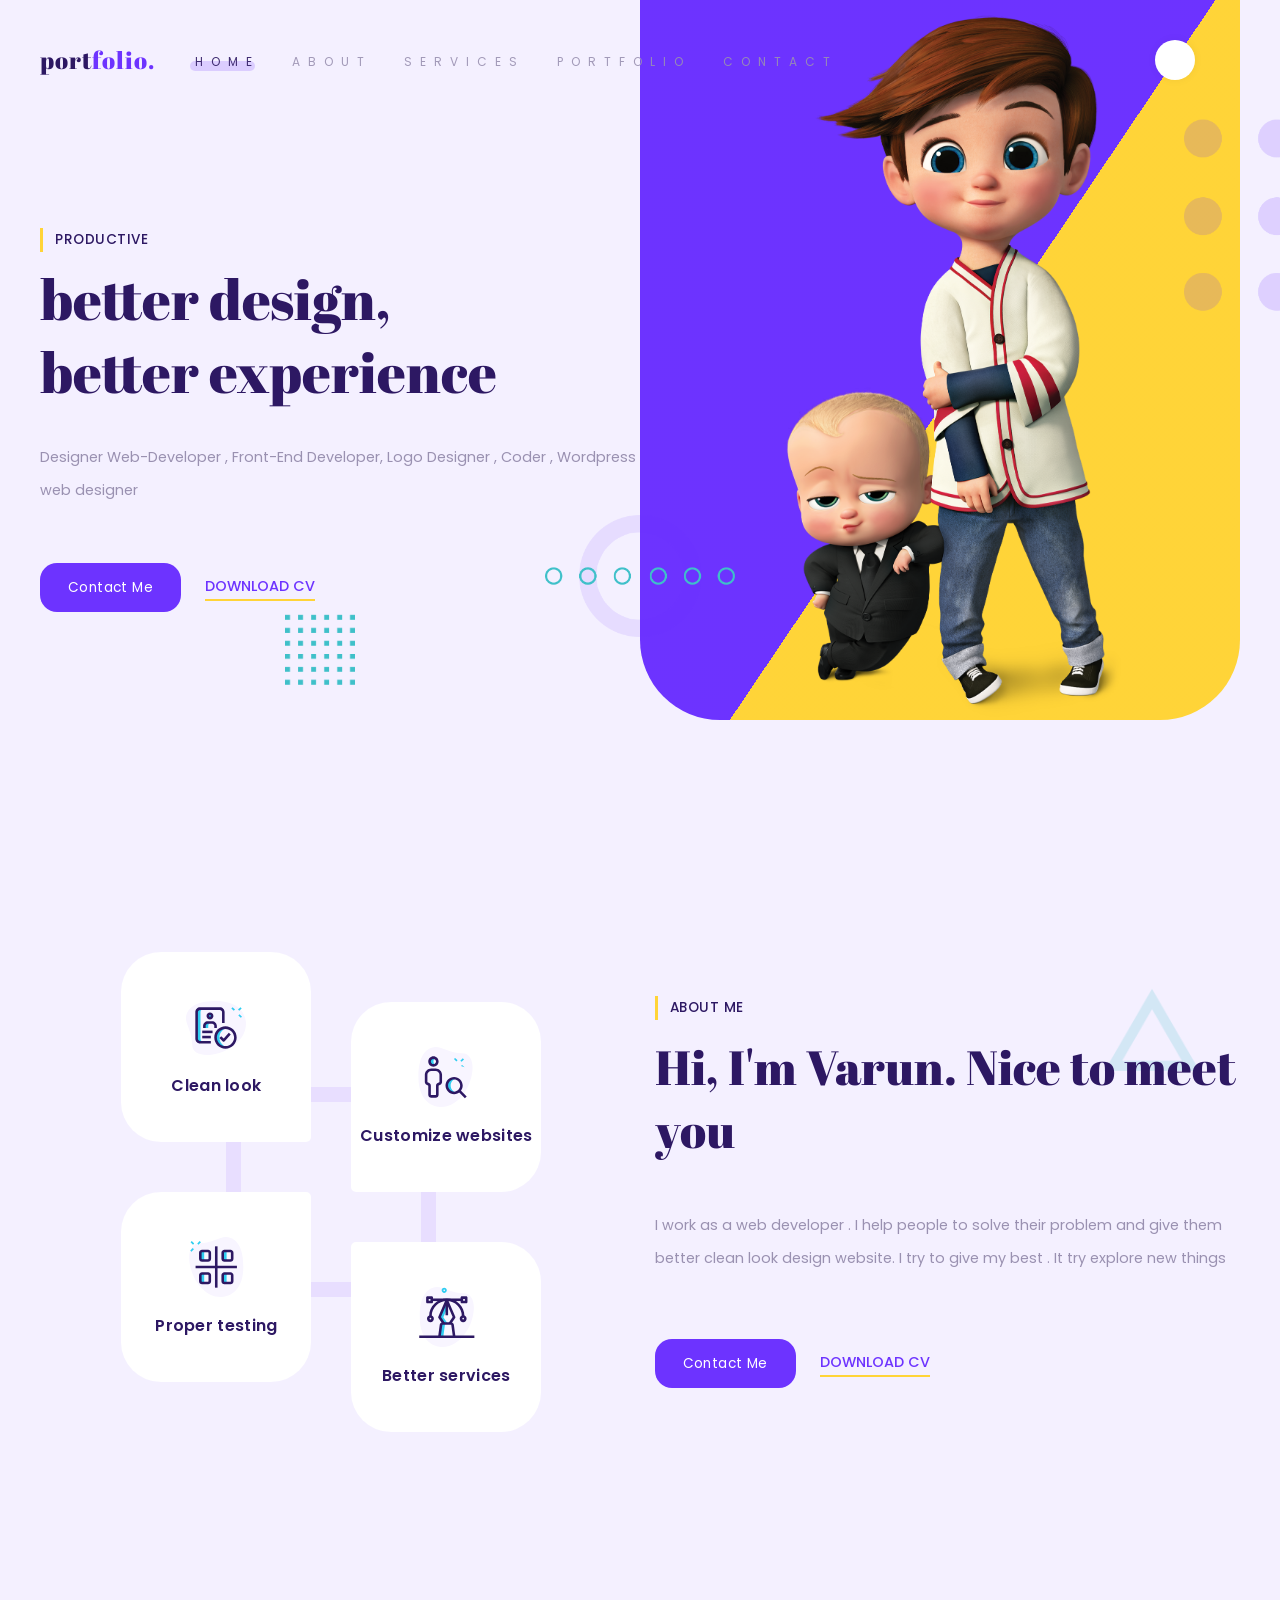
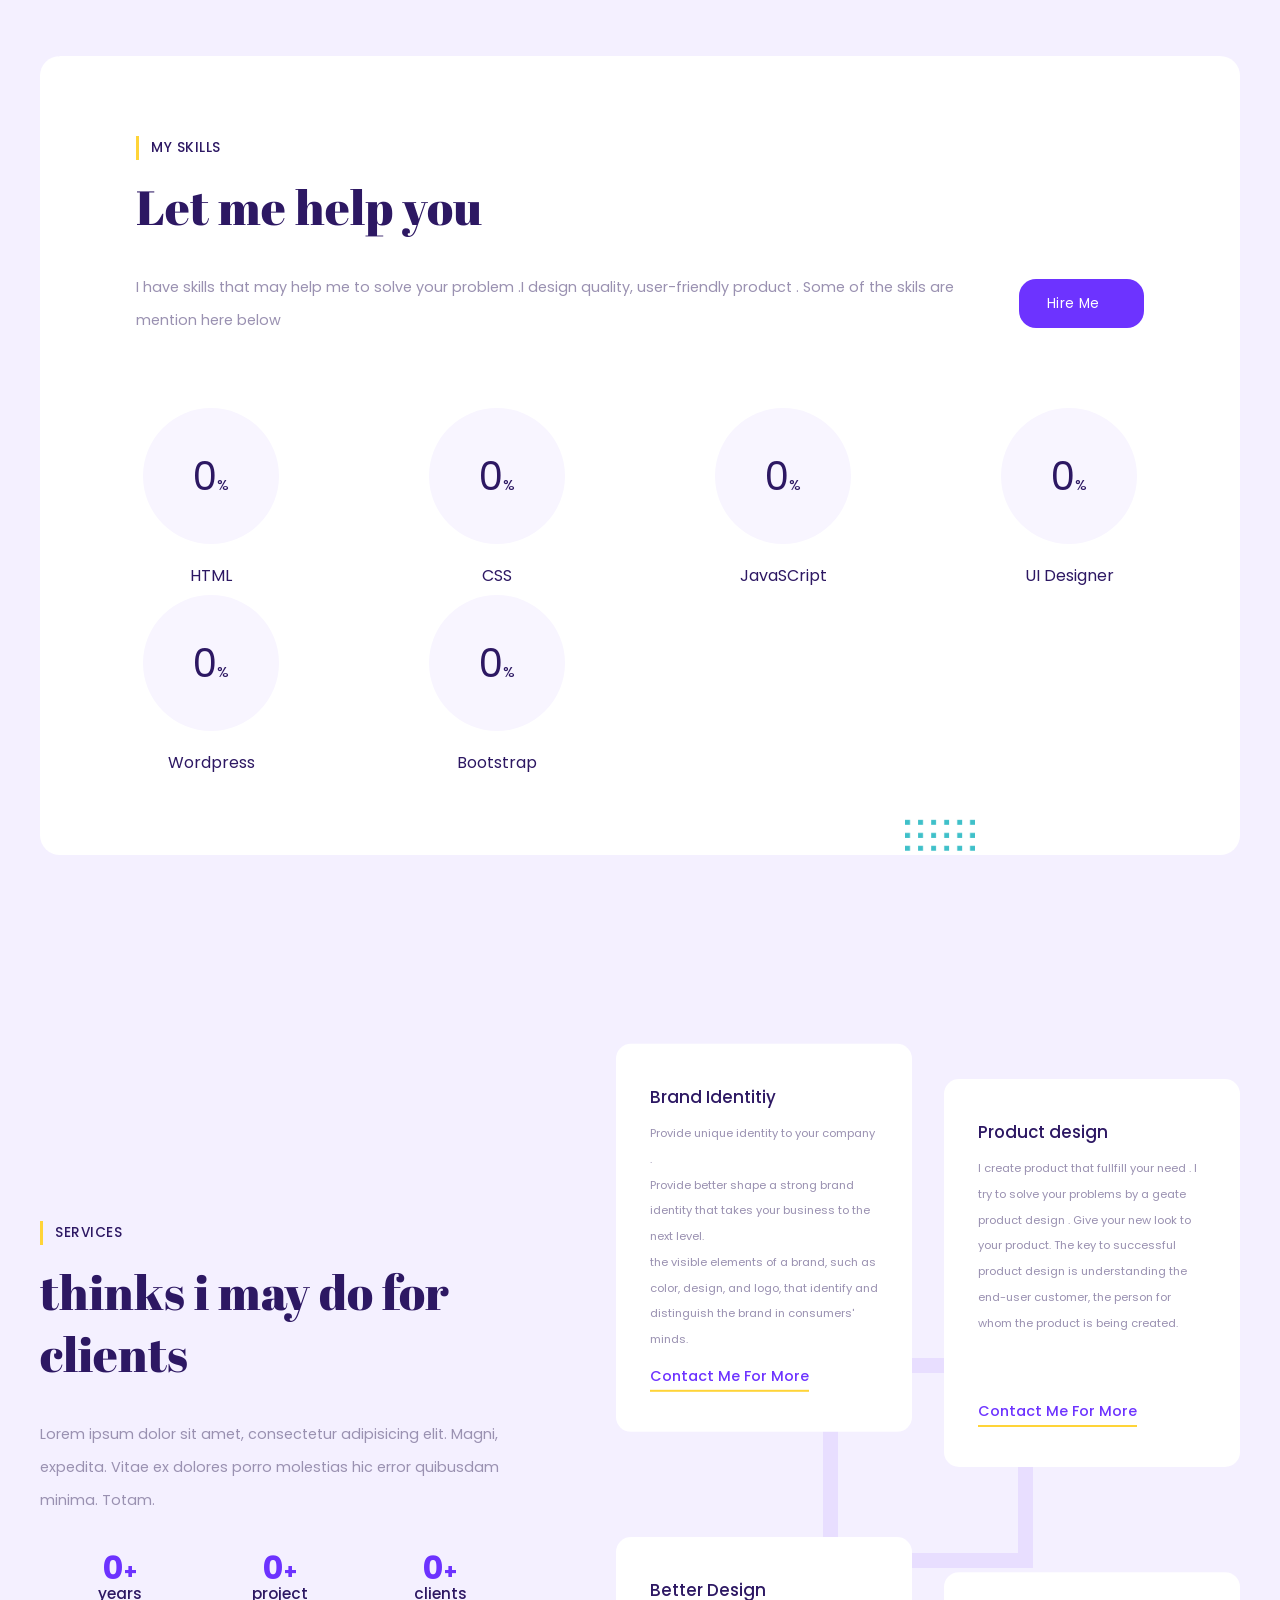
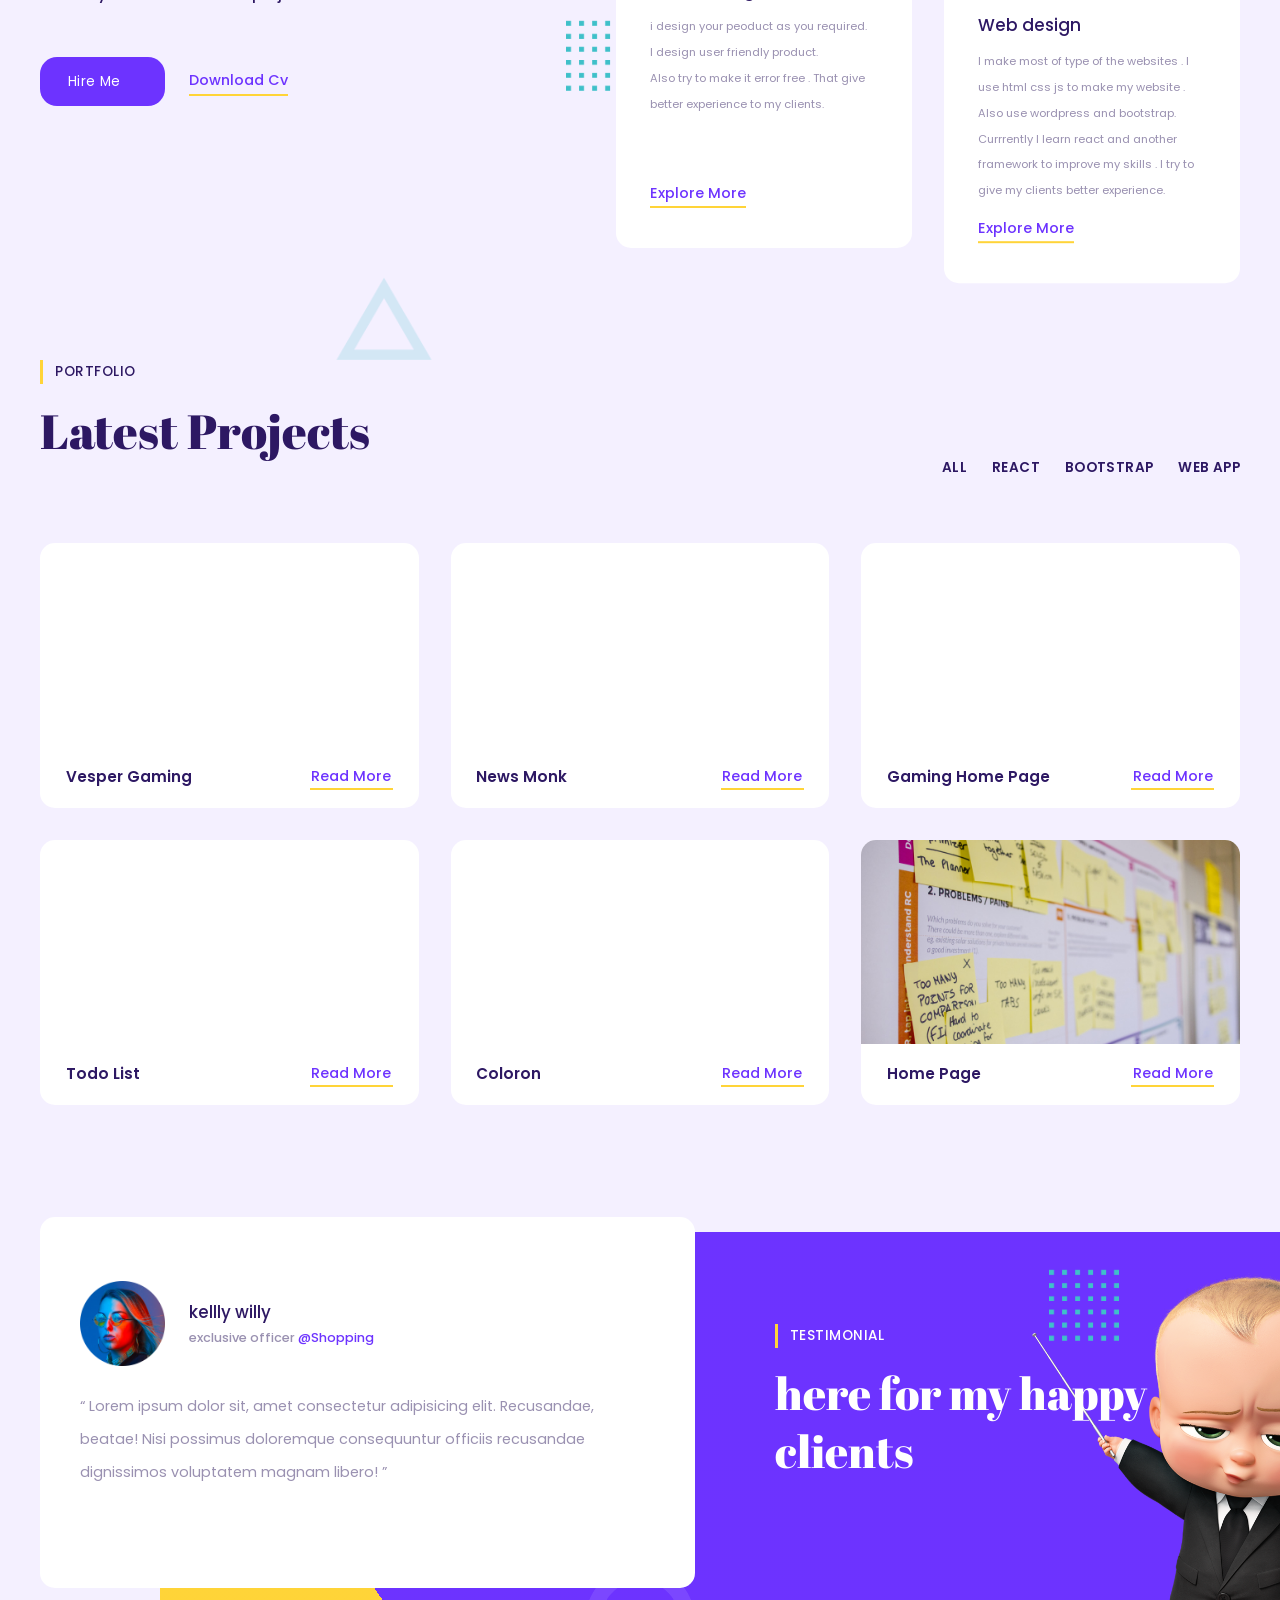
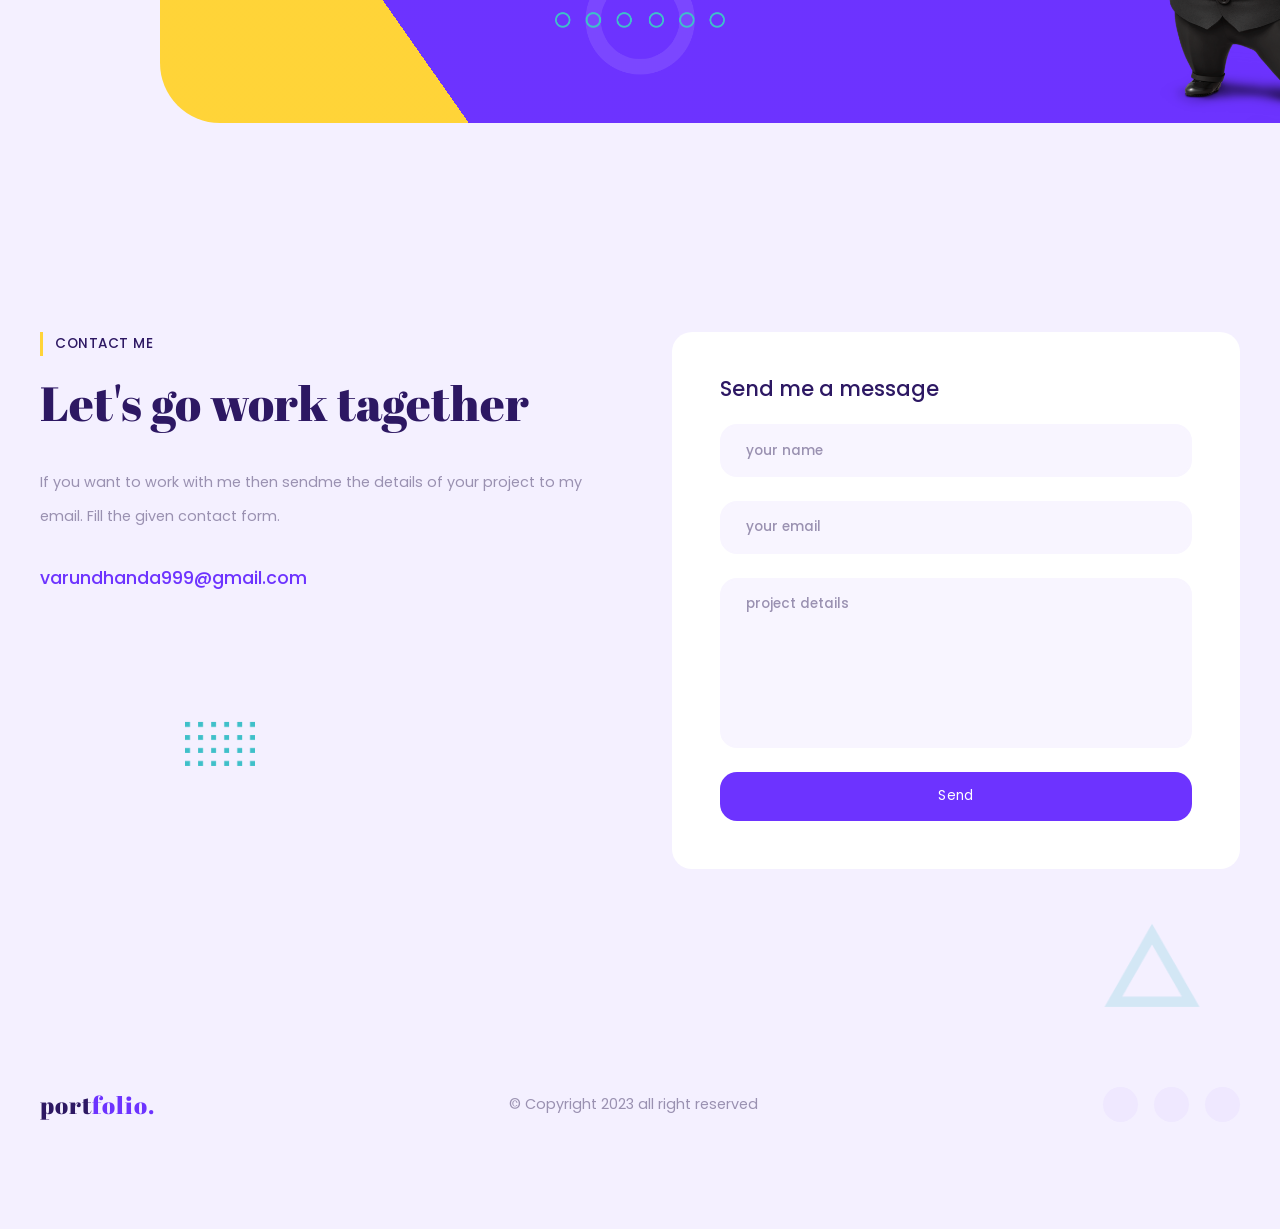
==== index.html @ b9ece37b "Refactor code structure for improved readability and maintainability" ====
<!DOCTYPE html>
<html lang="en">

<head>
  <meta charset="UTF-8">
  <meta http-equiv="X-UA-Compatible" content="IE=edge">
  <meta name="viewport" content="width=device-width, initial-scale=1.0">
  <title>Varun Portfolio Website</title>

  <!-- --------- Scroll Reveal Library --------- -->
  <script src="https://unpkg.com/scrollreveal"></script>

  <!-- --------- Swiper Library --------- -->
  <link rel="stylesheet" href="https://unpkg.com/swiper@8/swiper-bundle.min.css" />

  <!-- --------- Unicons Icons --------- -->
  <link rel="stylesheet" href="https://unicons.iconscout.com/release/v4.0.0/css/line.css">

  <!-- --------- CSS Files --------- -->
  <link rel="stylesheet" href="./css/style.css">
</head>

<body>
  <div class="overlay"></div>
  <header>
    <!-- --------- Navbar --------- -->
    <nav class="container">
      <a href="#" class="logo">port<span>folio.</span></a>
      <div class="links">
        <ul>
          <li>
            <a href="#home" class="nav-link">Home</a>
          </li>
          <li>
            <a href="#about" class="nav-link">About</a>
          </li>
          <li>
            <a href="#services" class="nav-link">Services</a>
          </li>
          <li>
            <a href="#portfolio" class="nav-link">Portfolio</a>
          </li>
          <li>
            <a href="#contact" class="nav-link">Contact</a>
          </li>
        </ul>
        <i class="uil uil-moon toggle-btn"></i>
      </div>
      <div class="hamburger">
        <div class="bar"></div>
        <div class="bar"></div>
   
      </div>
    </nav>

  </header>

  <main>
    <section class="showcase-area" id="home">
      <img src="assets/square1.png" alt="" class="shape square">
      <div class="container">
        <div class="showcase-info">
          <h3 class="sub-heading">productive</h3>
          <h1 class="heading">better design, <br> better experience</h1>
          <p class="text">Designer Web-Developer , Front-End Developer, Logo Designer , Coder , Wordpress web designer</p>
          <div class="cta">
            <a href="mailto:varundhanda999@gmailcom" class="btn">Contact me</a>
            <a href="./assets/resume.pdf" target="_blank"  class="btn secondary-btn">DOWNLOAD CV</a>
          </div>
        </div>
        <div class="showcase-image">
          <img src="assets/person1.png" class="person" alt="no image">
          <img src="assets/circle1.png" alt="" class="shape circle">
          <img src="assets/dots.png" alt="" class="shape dots">
        </div>
      </div>
    </section>

    <section class="about section" id="about">
      <img src="assets/triangle.png" alt="" class="shape triangle">
      <div class="container">
        <div class="about-grid">
          <div class="about-card">
            <svg class="icon" xmlns="http://www.w3.org/2000/svg" xmlns:xlink="http://www.w3.org/1999/xlink"
              id="_x31__x2C_5" x="0px" y="0px" viewBox="0 0 512 512" style="enable-background:new 0 0 512 512;"
              xml:space="preserve">
              <g>
                <path class="st0"
                  d="M52.67,406.12C52.67,304.44,0,234.62,0,185.63S28.16,33.74,253.55,33.74S512,172.16,512,226.05   C512.01,478.39,52.67,586.18,52.67,406.12z">
                </path>
              </g>
              <g>
                <g>
                  <path class="st1" d="M386.86,97.32l10.39-10.39l20.78,20.78l-10.39,10.39L386.86,97.32z"></path>
                </g>
                <g>
                  <path class="st1" d="M446.62,157.09l10.39-10.39l20.78,20.78l-10.39,10.39L446.62,157.09z"></path>
                </g>
                <g>
                  <path class="st1" d="M444.02,107.72l20.78-20.78l10.4,10.39l-20.78,20.78L444.02,107.72z"></path>
                </g>
              </g>
              <g>
                <path class="st0"
                  d="M289.47,385.93H120.03c-16.17,0-29.4-13.23-29.4-29.4V128.7c0-16.17,13.23-29.4,29.4-29.4h169.04   c16.17,0,29.4,13.23,29.4,29.4l0.4,227.79C318.88,372.73,305.71,385.93,289.47,385.93z">
                </path>
              </g>
              <g>
                <circle class="st0" cx="204.55" cy="161.77" r="18.37"></circle>
              </g>
              <g>
                <path class="st0"
                  d="M252.33,264.67V246.3c0-16.24-13.16-29.4-29.4-29.4h-36.75c-16.24,0-29.4,13.16-29.4,29.4v18.37H252.33z">
                </path>
              </g>
              <g>
                <circle class="st0" cx="336.85" cy="345.51" r="84.52"></circle>
              </g>
              <g>
                <path class="st1"
                  d="M123.71,356.54V128.7c0-16.17,13.23-29.4,29.4-29.4h-33.07c-16.17,0-29.4,13.23-29.4,29.4v227.84   c0,16.17,13.23,29.4,29.4,29.4h33.07C136.94,385.93,123.71,372.7,123.71,356.54z">
                </path>
              </g>
              <g>
                <path class="st1"
                  d="M219.25,161.77c0-2.79,0.72-5.37,1.84-7.73c-2.94-6.25-9.19-10.64-16.54-10.64   c-10.14,0-18.37,8.23-18.37,18.37s8.23,18.37,18.37,18.37c7.35,0,13.6-4.4,16.54-10.64C219.97,167.14,219.25,164.56,219.25,161.77z   ">
                </path>
              </g>
              <g>
                <path class="st1"
                  d="M219.25,216.89h-33.07c-16.24,0-29.4,13.16-29.4,29.4v18.37h33.07v-18.37   C189.85,230.05,203.01,216.89,219.25,216.89z">
                </path>
              </g>
              <g>
                <path class="st1"
                  d="M285.4,345.51c0-41.01,29.22-75.19,67.98-82.87c-5.35-1.06-10.88-1.65-16.54-1.65   c-46.68,0-84.52,37.84-84.52,84.52s37.84,84.52,84.52,84.52c5.66,0,11.19-0.57,16.54-1.65C314.62,420.7,285.4,386.52,285.4,345.51z   ">
                </path>
              </g>
              <g>
                <path class="st2" d="M138.41,286.71h88.19v22.05h-88.19V286.71z"></path>
              </g>
              <g>
                <path class="st2" d="M138.41,330.81h73.5v22.05h-73.5todos list.jpg30.81z"></path>
              </g>
              <g>
                <path class="st2"
                  d="M204.55,191.17c-16.21,0-29.4-13.19-29.4-29.4s13.19-29.4,29.4-29.4s29.4,13.19,29.4,29.4   S220.77,191.17,204.55,191.17z M204.55,154.42c-4.06,0-7.35,3.29-7.35,7.35s3.29,7.35,7.35,7.35s7.35-3.29,7.35-7.35   S208.61,154.42,204.55,154.42z">
                </path>
              </g>
              <g>
                <path class="st2"
                  d="M263.35,264.67H241.3V246.3c0-10.13-8.25-18.37-18.37-18.37h-36.75c-10.13,0-18.37,8.25-18.37,18.37v18.37   h-22.05V246.3c0-22.3,18.12-40.42,40.42-40.42h36.75c22.3,0,40.42,18.12,40.42,40.42V264.67z">
                </path>
              </g>
              <g>
                <path class="st2"
                  d="M211.9,396.96h-91.87c-22.3,0-40.42-18.12-40.42-40.42V128.7c0-22.3,18.12-40.42,40.42-40.42h169.04   c22.3,0,40.42,18.12,40.42,40.42v92.75h-22.05V128.7c0-10.13-8.25-18.37-18.37-18.37H120.03c-10.13,0-18.37,8.25-18.37,18.37   v227.84c0,10.13,8.25,18.37,18.37,18.37h91.87V396.96z">
                </path>
              </g>
              <g>
                <path class="st2"
                  d="M336.85,441.06c-52.68,0-95.54-42.86-95.54-95.54s42.86-95.54,95.54-95.54s95.54,42.86,95.54,95.54   S389.53,441.06,336.85,441.06z M336.85,272.02c-40.53,0-73.5,32.97-73.5,73.5s32.97,73.5,73.5,73.5s73.5-32.97,73.5-73.5   S377.37,272.02,336.85,272.02z">
                </path>
              </g>
              <g>
                <path class="st2"
                  d="M322.15,382.26c-2.93,0-5.73-1.16-7.79-3.23l-29.4-29.4l15.6-15.6l21.06,21.06l43.69-49.92l16.6,14.51   l-51.45,58.8c-2.01,2.29-4.88,3.66-7.94,3.76C322.4,382.26,322.26,382.26,322.15,382.26z">
                </path>
              </g>
            </svg>
            <h3>Clean look</h3>
          </div>
          <div class="about-card">
            <svg class="icon" xmlns="http://www.w3.org/2000/svg" xmlns:xlink="http://www.w3.org/1999/xlink"
              id="_x31__x2C_5" x="0px" y="0px" viewBox="0 0 512 512" style="enable-background:new 0 0 512 512;"
              xml:space="preserve">
              <g>
                <path class="st0"
                  d="M393.13,52.67C291.46,52.67,221.63,0,172.64,0S20.76,28.16,20.76,253.55S159.18,512,213.06,512   C465.4,512.01,573.19,52.67,393.13,52.67z">
                </path>
              </g>
              <g>
                <g>
                  <path class="st1" d="M378.33,116.35l20.78-20.78l10.39,10.39l-20.78,20.78L378.33,116.35z"></path>
                </g>
                <g>
                  <path class="st1" d="M383.47,163.05l10.39-10.39l20.78,20.78l-10.39,10.  39L383.47,163.05z"></path>
                </g>
                <g>
                  <path class="st1" d="M323.72,103.3l10.39-10.39l20.78,20.78l-10.39,10.39L323.72,103.3z"></path>
                </g>
              </g>
              <g>
                <circle class="st0" cx="148.79" cy="123.71" r="33.07"></circle>
              </g>
              <g>
                <path class="st0"
                  d="M211.26,237.63c0-24.36-19.74-44.1-44.1-44.1h-36.75c-24.36,0-44.1,19.74-44.1,44.1v60.74   c0,5.57,3.15,10.66,8.13,13.14l13.14,6.57c4.98,2.48,8.13,7.58,8.13,13.14v75.44c0,8.11,6.59,14.7,14.7,14.7h36.75   c8.11,0,14.7-6.59,14.7-14.7v-75.44c0-5.57,3.15-10.66,8.13-13.14l13.14-6.57c4.98-2.48,8.13-7.58,8.13-13.14V237.63z">
                </path>
              </g>
              <g>
                <circle class="st0" cx="325.17" cy="329.5" r="62.47"></circle>
              </g>
              <g>
                <path class="st1"
                  d="M148.79,123.71c0-12.21,6.69-22.75,16.54-28.49c-4.88-2.84-10.48-4.59-16.54-4.59   c-18.27,0-33.07,14.8-33.07,33.07s14.8,33.07,33.07,33.07c6.06,0,11.66-1.75,16.54-4.59C155.47,146.46,148.79,135.92,148.79,123.71   z">
                </path>
              </g>
              <g>
                <path class="st1"
                  d="M148.79,406.67v-75.44c0-5.57-3.15-10.66-8.13-13. 14l-13.14-6.57c-4.98-2.5-8.13-7.58-8.13-13.16v-60.74   c0-24.36,19.74-44.1,44.1-44.1h-33.07c-24.36,0-44.1,19.74-44.1,44.1v60.74c0,5.57,3.15,10.66,8.13,13.14l13.14,6.57   c4.98,2.48,8.13,7.58,8.13,13.14v75.44c0,8.11,6.59,14.7,14.7,14.7h33.07C155.37,421.37,148.79,414.78,148.79,406.67L148.79,406.67   z">
                </path>
              </g>
              <g>
                <path class="st1"
                  d="M295.78,329.5c0-28.74,19.52-52.7,45.93-59.97c-5.31-1.46-10.77-2.5-16.54-2.5   c-34.5,0-62.47,27.97-62.47,62.47s27.97,62.47,62.47,62.47c5.76,0,11.23-1.03,16.54-2.5C315.3,382.19,295.78,358.23,295.78,329.5z">
                </path>
              </g>
              <g>
                <path class="st2"
                  d="M148.79,167.81c-24.31,0-44.1-19.79-44.1-44.1s19.79-44.1,44.1-44.1s44.1,19.79,44.1,44.1   S173.1,167.81,148.79,167.81z M148.79,101.66c-12.16,0-22.05,9.89-22.05,22.05s9.89,22.05,22.05,22.05s22.05-9.89,22.05-22.05   S160.94,101.66,148.79,101.66z">
                </path>
              </g>
              <g>
                <path class="st2"
                  d="M167.16,432.39h-36.75c-14.18,0-25.72-11.54-25.72-25.72v-75.44c0-1.4-0.78-2.66-2.03-3.29l-13.16-6.57   c-8.76-4.38-14.21-13.2-14.21-23v-60.74c0-30.4,24.74-55.12,55.12-55.12h36.75c30.38,0,55.12,24.72,55.12,55.12v60.74   c0,9.8-5.45,18.62-14.23,23l-13.16,6.57c-1.23,0.63-2.01,1.9-2.01,3.29v75.44C192.88,420.85,181.34,432.39,167.16,432.39   L167.16,432.39z M130.41,204.55c-18.23,0-33.07,14.83-33.07,33.07v60.74c0,1.4,0.78,2.66,2.03,3.29l13.16,6.57   c8.76,4.38,14.21,13.2,14.21,23v75.44c0,2.03,1.65,3.67,3.67,3.67h36.75c2.03,0,3.67-1.65,3.67-3.67v-75.44   c0-9.8,5.45-18.62,14.23-23l13.16-6.57c1.25-0.62,2.03-1.88,2.03-3.29v-60.74c0-18.24-14.85-33.07-33.07-33.07H130.41z">
                </path>
              </g>
              <g>
                <path class="st2"
                  d="M325.17,402.99c-40.53,0-73.5-32.97-73.5-73.5s32.97-73.5,73.5-73.5s73.5,32.97,73.5,73.5   S365.7,402.99,325.17,402.99z M325.17,278.05c-28.37,0-51.45,23.08-51.45,51.45s23.08,51.45,51.45,51.45s51.45-23.08,51.45-51.45   S353.54,278.05,325.17,278.05z">
                </path>
              </g>
              <g class="st2">
                <path d="M356.28,376.31l15.59-15.59l60.68,60.68l-15.59,15.59L356.28,376.31z"></path>
              </g>
            </svg>
            <h3>Customize websites</h3>
          </div>
          <div class="about-card">
            <svg class="icon" xmlns="http://www.w3.org/2000/svg" xmlns:xlink="http://www.w3.org/1999/xlink"
              id="_x31__x2C_5" x="0px" y="0px" viewBox="0 0 512 512" style="enable-background:new 0 0 512 512;"
              xml:space="preserve">
              <g>
                <path class="st0"
                  d="M116.72,52.67C218.39,52.67,288.21,0,337.2,0s151.89,28.16,151.89,253.55S350.67,512,296.78,512   C44.44,512.01-63.35,52.67,116.72,52.67L116.72,52.67z">
                </path>
              </g>
              <g>
                <path class="st1" d="M96.06,54.93l20.78-20.78l10.39,10.39l-20.78,20.78L96.06,54.93z"></path>
              </g>
              <g>
                <path class="st1" d="M36.29,114.68L57.08,93.9l10.39,10.39l-20.78,20.78L36.29,114.68z"></path>
              </g>
              <g>
                <path class="st1" d="M38.9,44.53l10.39-10.39l20.78,20.78L59.68,65.31L38.9,44.53z"></path>
              </g>
              <g>
                <path class="st0"
                  d="M379.43,120.03h-51.45c-8.11,0-14.7,6.59-14.7,14.7v51.45c0,8.11,6.59,14.7,14.7,14.7h51.45   c8.11,0,14.7-6.59,14.7-14.7v-51.45C394.13,126.62,387.55,120.03,379.43,120.03z">
                </path>
              </g>
              <g>
                <path class="st0"
                  d="M394.13,377.27v-51.45c0-8.11-6.59-14.7-14.7-14.7h-51.45c-8.11,0-14.7,6.59-14.7,14.7v51.45   c0,8.11,6.59,14.7,14.7,14.7h51.45C387.55,391.97,394.13,385.38,394.13,377.27z">
                </path>
              </g>
              <g>
                <path class="st0"
                  d="M136.9,391.97h51.45c8.11,0,14.7-6.59,14.7-14.7v-51.45c0-8.11-6.59-14.7-14.7-14.7H136.9   c-8.11,0-14.7,6.59-14.7,14.7v51.45C122.2,385.38,128.78,391.97,136.9,391.97z">
                </path>
              </g>
              <g>
                <path class="st0"
                  d="M122.2,134.73v51.45c0,8.11,6.59,14.7,14.7,14.7h51.45c8.11,0,14.7-6.59,14.7-14.7v-51.45   c0-8.11-6.59-14.7-14.7-14.7H136.9C128.78,120.03,122.2,126.62,122.2,134.73z">
                </path>
              </g>
              <g>
                <path class="st1"
                  d="M346.36,377.27v-51.45c0-8.11,6.59-14.7,14.7-14.7h-33.07c-8.11,0-14.7,6.59-14.7,14.7v51.45   c0,8.11,6.59,14.7,14.7,14.7h33.07C352.95,391.97,346.36,385.38,346.36,377.27z">
                </path>
              </g>
              <g>
                <path class="st1"
                  d="M155.27,186.18v-51.45c0-8.11,6.59-14.7,14.7-14.7H136.9c-8.11,0-14.7,6.59-14.7,14.7v51.45   c0,8.11,6.59,14.7,14.7,14.7h33.07C161.86,200.88,155.27,194.29,155.27,186.18z">
                </path>
              </g>
              <g>
                <path class="st1"
                  d="M346.36,186.18v-51.45c0-8.11,6.59-14.7,14.7-14.7h-33.07c-8.11,0-14.7,6.59-14.7,14.7v51.45   c0,8.11,6.59,14.7,14.7,14.7h33.07C352.95,200.88,346.36,194.29,346.36,186.18z">
                </path>
              </g>
              <g>
                <path class="st1"
                  d="M155.27,377.27v-51.45c0-8.11,6.59-14.7,14.7-14.7H136.9c-8.11,0-14.7,6.59-14.7,14.7v51.45   c0,8.11,6.59,14.7,14.7,14.7h33.07C161.86,391.97,155.27,385.38,155.27,377.27z">
                </path>
              </g>
              <g>
                <path class="st2" d="M247.14,79.61h22.05v352.78h-22.05V79.61z"></path>
              </g>
              <g>
                <path class="st2" d="M81.78,244.98h352.78v22.05H81.78V244.98z"></path>
              </g>
              <g>
                <path class="st2"
                  d="M379.43,211.9h-51.45c-14.18,0-25.72-11.54-25.72-25.72v-51.45c0-14.18,11.54-25.72,25.72-25.72h51.45   c14.18,0,25.72,11.54,25.72,25.72v51.45C405.16,200.36,393.62,211.9,379.43,211.9z M327.99,131.06c-2.03,0-3.67,1.65-3.67,3.67   v51.45c0,2.03,1.65,3.67,3.67,3.67h51.45c2.03,0,3.67-1.65,3.67-3.67v-51.45c0-2.03-1.65-3.67-3.67-3.67H327.99z">
                </path>
              </g>
              <g>
                <path class="st2"
                  d="M379.43,402.99h-51.45c-14.18,0-25.72-11.54-25.72-25.72v-51.45c0-14.18,11.54-25.72,25.72-25.72h51.45   c14.18,0,25.72,11.54,25.72,25.72v51.45C405.16,391.45,393.62,402.99,379.43,402.99z M327.99,322.15c-2.03,0-3.67,1.65-3.67,3.67   v51.45c0,2.03,1.65,3.67,3.67,3.67h51.45c2.03,0,3.67-1.65,3.67-3.67v-51.45c0-2.03-1.65-3.67-3.67-3.67H327.99z">
                </path>
              </g>
              <g>
                <path class="st2"
                  d="M188.35,402.99H136.9c-14.18,0-25.72-11.54-25.72-25.72v-51.45c0-14.18,11.54-25.72,25.72-25.72h51.45   c14.18,0,25.72,11.54,25.72,25.72v51.45C214.07,391.45,202.53,402.99,188.35,402.99z M136.9,322.15c-2.03,0-3.67,1.65-3.67,3.67   v51.45c0,2.03,1.65,3.67,3.67,3.67h51.45c2.03,0,3.67-1.65,3.67-3.67v-51.45c0-2.03-1.65-3.67-3.67-3.67H136.9z">
                </path>
              </g>
              <g>
                <path class="st2"
                  d="M188.35,211.9H136.9c-14.18,0-25.72-11.54-25.72-25.72v-51.45c0-14.18,11.54-25.72,25.72-25.72h51.45   c14.18,0,25.72,11.54,25.72,25.72v51.45C214.07,200.36,202.53,211.9,188.35,211.9z M136.9,131.06c-2.03,0-3.67,1.65-3.67,3.67   v51.45c0,2.03,1.65,3.67,3.67,3.67h51.45c2.03,0,3.67-1.65,3.67-3.67v-51.45c0-2.03-1.65-3.67-3.67-3.67H136.9z">
                </path>
              </g>
            </svg>
            <h3>Proper testing</h3>
          </div>
          <div class="about-card">
            <svg class="icon" xmlns="http://www.w3.org/2000/svg" xmlns:xlink="http://www.w3.org/1999/xlink"
              id="_x31__x2C_5" x="0px" y="0px" viewBox="0 0 512 512" style="enable-background:new 0 0 512 512;"
              xml:space="preserve">
              <path class="st0"
                d="M404.26,52.67C302.59,52.67,232.77,0,183.78,0S31.89,28.16,31.89,253.55S170.31,512,224.2,512  C476.54,512.01,584.33,52.67,404.26,52.67z">
              </path>
              <path class="st1"
                d="M240.77,50.21c-12.16,0-22.05-9.89-22.05-22.05s9.89-22.05,22.05-22.05s22.05,9.89,22.05,22.05  S252.92,50.21,240.77,50.21z M240.77,20.81c-4.06,0-7.35,3.29-7.35,7.35s3.29,7.35,7.35,7.35s7.35-3.29,7.35-7.35  S244.82,20.81,240.77,20.81z">
              </path>
              <g>
                <path class="st2" d="M97.45,90.63h36.75v36.75H97.45V90.63z"></path>
                <path class="st2"
                  d="M402.46,289.07c-10.14,0-18.37-8.23-18.37-18.37s8.23-18.37,18.37-18.37c10.14,0,18.37,8.23,18.37,18.37   S412.6,289.07,402.46,289.07z">
                </path>
                <path class="st0"
                  d="M325.29,421.37l-12.99-97.48c-0.97-7.31-7.2-12.76-14.57-12.76h-69.81c-7.36,0-13.6,5.45-14.57,12.76   l-13.01,97.48H325.29z">
                </path>
                <path class="st2"
                  d="M123.17,289.07c-10.14,0-18.37-8.23-18.37-18.37s8.23-18.37,18.37-18.37c10.14,0,18.37,8.23,18.37,18.37   S133.31,289.07,123.17,289.07z">
                </path>
                <path class="st2" d="M391.43,90.63h36.75v36.75h-36.75V90.63z"></path>
              </g>
              <path class="st0" d="M288.64,311.12l36.64-53.65l-62.47-144.79l-62.47,144.79l36.64,53.65H288.64z"></path>
              <path class="st0" d="M97.45,90.63h33.07v36.75H97.45V90.63z"></path>
              <path class="st0"
                d="M417.15,270.7c0-2.79,0.72-5.37,1.84-7.73c-2.94-6.25-9.19-10.64-16.54-10.64c-10.14,0-18.37,8.23-18.37,18.37  s8.23,18.37,18.37,18.37c7.35,0,13.6-4.4,16.54-10.64C417.88,276.06,417.15,273.49,417.15,270.7z">
              </path>
              <path class="st1"
                d="M260.98,311.12H227.9c-7.36,0-13.6,5.45-14.57,12.76l-12.99,97.48h33.07l12.99-97.48  C247.39,316.58,253.61,311.12,260.98,311.12z">
              </path>
              <path class="st0"
                d="M137.87,270.7c0-2.79,0.72-5.37,1.84-7.73c-2.94-6.25-9.19-10.64-16.54-10.64c-10.14,0-18.37,8.23-18.37,18.37  s8.23,18.37,18.37,18.37c7.35,0,13.6-4.4,16.54-10.64C138.59,276.06,137.87,273.49,137.87,270.7z">
              </path>
              <path class="st0" d="M391.43,90.63h33.07v36.75h-33.07V90.63z"></path>
              <path class="st1" d="M279.35,151l-16.54-38.32l-62.47,144.79l36.64,53.65h33.07l-36.64-53.65L279.35,151z">
              </path>
              <path class="st2"
                d="M413.48,248.65h-22.05c0-70.92-57.69-128.62-128.62-128.62S134.2,177.73,134.2,248.65h-22.05  c0-83.08,67.59-150.67,150.67-150.67S413.48,165.57,413.48,248.65z">
              </path>
              <path class="st2"
                d="M134.2,138.41H97.45c-6.09,0-11.02-4.94-11.02-11.02V90.63c0-6.09,4.94-11.02,11.02-11.02h36.75  c6.09,0,11.02,4.94,11.02,11.02v36.75C145.22,133.47,140.28,138.41,134.2,138.41z M108.47,116.36h14.7v-14.7h-14.7V116.36z">
              </path>
              <path class="st2"
                d="M402.46,300.1c-16.21,0-29.4-13.19-29.4-29.4s13.19-29.4,29.4-29.4c16.21,0,29.4,13.19,29.4,29.4  S418.67,300.1,402.46,300.1z M402.46,263.35c-4.06,0-7.35,3.29-7.35,7.35s3.29,7.35,7.35,7.35s7.35-3.29,7.35-7.35  S406.51,263.35,402.46,263.35z">
              </path>
              <path class="st2" d="M137.87,97.98h249.89v22.05H137.87V97.98z"></path>
              <path class="st2"
                d="M297.74,317.34l-18.2-12.44l33.22-48.64l-49.95-115.76l-49.95,115.76l33.22,48.64l-18.2,12.44l-36.64-53.65  c-2.13-3.12-2.51-7.11-1.01-10.58l62.47-144.79c3.48-8.07,16.76-8.07,20.24,0l62.47,144.79c1.5,3.47,1.12,7.47-1.01,10.58  L297.74,317.34z">
              </path>
              <path class="st2"
                d="M315.8,433.76l-14.45-108.42c-0.24-1.82-1.81-3.19-3.65-3.19H227.9c-1.84,0-3.4,1.37-3.65,3.19l-14.45,108.41  l-21.86-2.91l14.45-108.42c1.72-12.71,12.67-22.31,25.5-22.31h69.81c12.83,0,23.8,9.6,25.49,22.31l14.46,108.42L315.8,433.76z">
              </path>
              <path class="st2" d="M251.79,120.03h22.05V241.3h-22.05V120.03z"></path>
              <path class="st2"
                d="M123.17,300.1c-16.21,0-29.4-13.19-29.4-29.4s13.19-29.4,29.4-29.4s29.4,13.19,29.4,29.4  S139.39,300.1,123.17,300.1z M123.17,263.35c-4.06,0-7.35,3.29-7.35,7.35s3.29,7.35,7.35,7.35c4.06,0,7.35-3.29,7.35-7.35  S127.23,263.35,123.17,263.35z">
              </path>
              <path class="st2"
                d="M428.18,138.41h-36.75c-6.09,0-11.02-4.94-11.02-11.02V90.63c0-6.09,4.94-11.02,11.02-11.02h36.75  c6.09,0,11.02,4.94,11.02,11.02v36.75C439.2,133.47,434.26,138.41,428.18,138.41z M402.46,116.36h14.7v-14.7h-14.7V116.36z">
              </path>
              <path class="st2" d="M27.63,414.02H498v22.05H27.63V414.02z"></path>
            </svg>
            <h3>Better services</h3>
          </div>
        </div>
        <div class="about-info">

          <h3 class="sub-heading">About me</h3>
          <h1 class="heading">Hi, I'm Varun. Nice to meet you </h1>
          <p class="text">I work as a web developer . I help people to solve their problem and give them better clean look design website. I try to give my best . It try explore new things</p>
          <div class="cta">
            <a href="mailto:varundhanda999@gmailcom" class="btn">Contact me</a>
            <a href="./assets/resume.pdf" target="_blank" class="btn secondary-btn">DOWNLOAD CV</a>
          </div>

        </div>
    </section>

    <sectcion class="skill section" id="">
      <div class="container">
        <div class="skills-box skills">
          <div class="box-heading">
            <h3 class="sub-heading">My skills</h3>
            <h1 class="heading">Let me help you</h1>
            <div class="box-desc">
              <p class="text">
                I have skills that may help me to solve your problem .I design quality, user-friendly product . Some of the skils are mention here below
              </p>
              <a href="#" class="btn">hire me</a>
            </div>
          </div>
          <div class="skills-wrap">
            <div class="skill">
              <div class="sk-progress">
                <svg>
                  <circle cx="75" cy="75" r="68" />
                </svg>
                <h2 class="counter">
                  <span data-target="89">0</span>%
                </h2>
              </div>
              <div class="sk-title">HTML</div>
            </div>
            <div class="skill">
              <div class="sk-progress">
                <svg>
                  <circle cx="75" cy="75" r="68" />
                </svg>
                <h2 class="counter">
                  <span data-target="70">0</span>%
                </h2>
              </div>
              <div class="sk-title">CSS</div>
            </div>
            <div class="skill">
              <div class="sk-progress">
                <svg>
                  <circle cx="75" cy="75" r="68" />
                </svg>
                <h2 class="counter">
                  <span data-target="65">0</span>%
                </h2>
              </div>
              <div class="sk-title">JavaSCript</div>
            </div>
            <div class="skill">
              <div class="sk-progress">
                <svg>
                  <circle cx="75" cy="75" r="68" />
                </svg>
                <h2 class="counter">
                  <span data-target="50">0</span>%
                </h2>
              </div>
              <div class="sk-title">UI Designer</div>
            </div>
            <div class="skill">
              <div class="sk-progress">
                <svg>
                  <circle cx="75" cy="75" r="68" />
                </svg>
                <h2 class="counter">
                  <span data-target="80">0</span>%
                </h2>
              </div>
              <div class="sk-title">Wordpress</div>
            </div>
            <div class="skill">
              <div class="sk-progress">
                <svg>
                  <circle cx="75" cy="75" r="68" />
                </svg>
                <h2 class="counter">
                  <span data-target="88">0</span>%
                </h2>
              </div>
              <div class="sk-title">Bootstrap</div>
            </div>
          </div>
          <img src="assets/dots.png" alt="" class="shape dots">
          <img src="assets/square1.png" alt="" class="shape square">
        </div>
      </div>
    </sectcion>




    <section class="services section" id="services">
      <img src="assets/triangle.png" alt="" class="shape triangle">
      <div class="container">
        <div class="services-info">
          <h3 class="sub-heading">services</h3>
          <h1 class="heading">thinks i may do for clients</h1>
          <p class="text">
            Lorem ipsum dolor sit amet, consectetur adipisicing elit. Magni, expedita. Vitae ex dolores porro molestias
            hic error quibusdam minima. Totam.
          </p>
          <div class="milestones">
            <div class="ml">
              <h2 class="number"><span data-target="3">0</span>+ </h2>
              <h5>years</h5>
            </div>
            <div class="ml">
              <h2 class="number"><span data-target="30">0</span>+ </h2>
              <h5>project</h5>
            </div>
            <div class="ml">
              <h2 class="number"><span data-target="25">0</span>+ </h2>
              <h5>clients</h5>
            </div>
          </div>
          <div class="cta">
            <a href="#" class="btn">Hire me</a>
            <a href="assets/resume.pdf" download class="btn secondary-btn">download cv</a>
          </div>
        </div>
        <div class="services-grid">
          <div class="srv-card">
            <div class="card-desc">
              <h3>Brand Identitiy</h3>
              <p class="text">
                Provide unique identity to your company . <br> Provide better shape a strong brand identity that takes your business to the next level.<br>
                the visible elements of a brand, such as color, design, and logo, that identify and distinguish the brand in consumers' minds.
              </p>
            </div>
            <a href="#" class="btn secondary-btn">Contact me for more</a>
          </div>
          <div class="srv-card">
            <div class="card-desc">
              <h3>Product design</h3>
              <p class="text">
                I create product that fullfill your need . I try to solve your problems by a geate product design . Give your new look to your product.
                The key to successful product design is understanding the end-user customer, the person for whom the product is being created.
              </p>
            </div>
            <a href="#" class="btn secondary-btn">Contact me for more</a>
          </div>
          <div class="srv-card">
            <div class="card-desc">
              <h3>Better Design</h3>
              <p class="text">
                i design your peoduct as you required.<br> I design user friendly product.<br> Also try to make it error free . That give better experience to my clients.
              </p>
            </div>
            <a href="#" class="btn secondary-btn">Explore more</a>
          </div>
          <div class="srv-card">
            <div class="card-desc">
              <h3>Web design</h3>
              <p class="text">
               I make most of type of the websites . I use html css js to make my website . Also use wordpress and bootstrap. Currrently I learn react and another framework to improve my skills . I try to give my clients better experience.   
              </p>
            </div>
            <a href="#" class="btn secondary-btn">Explore more</a>
          </div>
          <img src="assets/square1.png" alt="" class="shape square">
        </div>
      </div>
    </section>

    <setion class="portfolio section" id="portfolio">
      <div class="modal">
        <div class="modal-overlay"></div>
        <div class="slider-wrap">
          <div class="prev-btn navigation">
            <i class="uil uil-angle-left-b"></i>
          </div>
          <div class="images">
            <img class="showImage" src="assets/vesper.jpg" alt="">
            <img src="assets/v2.jpg" alt="">
            <img src="assets/todos list.jpg" alt="">
            <img src="assets/todos list.jpg" alt="">
            <img src="assets/g2.jpg" alt="">
            <img src="assets/port6.jpg" alt="">
          </div>
          <div class="next-btn navigation">
            <i class="uil uil-angle-right-b"></i>
          </div>
        </div>
      </div>
      <div class="container">
        <div class="portfolio-header">
          <div class="portfolio-title">
            <h3 class="sub-heading">Portfolio</h3>
            <h1 class="heading">Latest Projects</h1>
          </div>
          <div class="filters-btns">
            <button class="filter-btn" data-filter="all">All</button>
            <button class="filter-btn" data-filter=".product">react</button>
            <button class="filter-btn" data-filter=".inter">Bootstrap</button>
            <button class="filter-btn" data-filter=".web">web App</button>
          </div>
        </div>
        <div class="portfolio-gallery">
          <div class="mix prt-card inter">
            <div class="prt-image">
              <img src="assets/vesper.jpg" alt="">
              <div class="prt-overlay">
                <span class="prt-icon zoom-icon" style="--i: 0s">
                  <i class="uil uil-search-plus"></i>
                </span>
                <a href="https://vespergaming-baf42.web.app/" class="prt-icon" style="--i: .15s">
                  <i class="uil uil-link-h"></i>
                </a>
              </div>
            </div>
            <div class="prt-desc">
              <h3>Vesper gaming </h3>
              <a href="https://vespergaming-baf42.web.app/" class="btn secondary-btn sm">Read more</a>
            </div>
          </div>

          <div class="mix prt-card product">
            <div class="prt-image">
              <img src="assets/news app.jpg" alt="">
              <div class="prt-overlay">
                <span class="prt-icon zoom-icon" style="--i: 0s">
                  <i class="uil uil-search-plus"></i>
                </span>
                <a href="#" class="prt-icon" style="--i: 0.15s">
                  <i class="uil uil-link-h"></i>

                </a>
              </div>
            </div>
            <div class="prt-desc">
              <h3>News Monk</h3>
              <a href="#" class="btn secondary-btn sm">Read more</a>
            </div>
          </div>

          <div class="mix prt-card web">
            <div class="prt-image">
              <img src="assets/v2.jpg" alt="">
              <div class="prt-overlay">
                <span class="prt-icon zoom-icon" style="--i: 0s">
                  <i class="uil uil-search-plus"></i>
                </span>
                <a href="https://vespergaming-baf42.web.app/Vesperr/index.html" class="prt-icon" style="--i: 0.15s">
                  <i class="uil uil-link-h"></i>

                </a>
              </div>
            </div>
            <div class="prt-desc">
              <h3>Gaming Home Page</h3>
              <a href="https://vespergaming-baf42.web.app/Vesperr/index.html" class="btn secondary-btn sm">Read more</a>
            </div>
          </div>

          <div class="mix prt-card product">
            <div class="prt-image">
              <img src="assets/todos list.jpg" alt="">
              <div class="prt-overlay">
                <span class="prt-icon zoom-icon" style="--i: 0s">
                  <i class="uil uil-search-plus"></i>
                </span>
                <a href="https://todolist-a5e6c.web.app/" class="prt-icon" style="--i: 0.15s">
                  <i class="uil uil-link-h"></i>

                </a>
              </div>
            </div>
            <div class="prt-desc">
              <h3>Todo list</h3>
              <a href="https://todolist-a5e6c.web.app/" class="btn secondary-btn sm">Read more</a>
            </div>
          </div>

          <div class="mix prt-card inter">
            <div class="prt-image">
              <img src="assets/g2.jpg" alt="">
              <div class="prt-overlay">
                <span class="prt-icon zoom-icon" style="--i: 0s">
                  <i class="uil uil-search-plus"></i>
                </span>
                <a href="https://vespergaming-baf42.web.app/games/coloron-game/dist/index.html" class="prt-icon" style="--i: 0.15s">
                  <i class="uil uil-link-h"></i>

                </a>
              </div>
            </div>
            <div class="prt-desc">
              <h3>Coloron</h3>
              <a href="https://vespergaming-baf42.web.app/games/coloron-game/dist/index.html" class="btn secondary-btn sm">Read more</a>
            </div>
          </div>

          <div class="mix prt-card web">
            <div class="prt-image">
              <img src="assets/port6.jpg" alt="">
              <div class="prt-overlay">
                <span class="prt-icon zoom-icon" style="--i: 0s">
                  <i class="uil uil-search-plus"></i>
                </span>
                <a href="#" class="prt-icon" style="--i: .15s">
                  <i class="uil uil-link-h"></i>

                </a>
              </div>
            </div>
            <div class="prt-desc">
              <h3> Home page</h3>
              <a href="#" class="btn secondary-btn sm">Read more</a>
            </div>
          </div>
        </div>
      </div>
    </setion>
    <!-- 1.42 -->




    <section class="testimonials section" id="">
      <div class="container">
        <div class="section-background">
          <img src="assets/person2.png" class="person">
          <img src="assets/circle2.png" alt="" class=" circle">
          <img src="assets/square1.png" alt="" class=" square">
        </div>
        <div class="swiper">
          <div class="swiper-wrapper">

            <div class="swiper-slide">
              <div class="client">
                <img src="assets/testi1.png" alt="">
                <div class="client-info">
                  <h4>kellly willy</h4>
                  <h5>exclusive officer <a href="#">@Shopping</a></h5>
                </div>
              </div>
              <q class="text">
                Lorem ipsum dolor sit, amet consectetur adipisicing elit. Recusandae, beatae! Nisi possimus doloremque
                consequuntur officiis recusandae dignissimos voluptatem magnam libero!
              </q>
            </div>
            <div class="swiper-slide">
              <div class="client">
                <img src="assets/testi2.png" alt="">
                <div class="client-info">
                  <h4>ben </h4>
                  <h5>manager <a href="#">@karan#sdfenergy</a></h5>
                </div>
              </div>
              <q class="text">
                Lorem ipsum dolor sit, amet consectetur adipisicing elit. Recusandae, beatae! Nisi possimus doloremque
                consequuntur officiis recusandae dignissimos voluptatem magnam libero!
              </q>
            </div>
            <div class="swiper-slide">
              <div class="client">
                <img src="assets/testi3.png" alt="">
                <div class="client-info">
                  <h4>ben </h4>
                  <h4>Karanveer</h4>
                  <h5>ethical hacker <a href="#">@karan#hackingagency</a></h5>
  
                </div>
              </div>
              <q class="text">
                Lorem ipsum dolor sit, amet consectetur adipisicing elit. Recusandae, beatae! Nisi possimus doloremque
                consequuntur officiis recusandae dignissimos voluptatem magnam libero!
              </q>
            </div>
          </div>
          <div class="swiper-pagination"></div>
        </div>
        <div class="testimonials-title">
          <h3 class="sub-heading">testimonial</h3>
          <h1 class="heading" style="font-size: 2.8rem;">here for my happy clients</h1>
        </div>
      </div>
    </section>

    <section class="contact section" id="contact">
      <img src="assets/triangle.png" alt="" class="shape triangle">
      <div class="container">
      <img src="assets/square2.png" alt="" class="shape square">

        <div class="contact-info">
          <h3 class="sub-heading">Contact Me</h3>
          <h1 class="heading">Let's go work tagether</h1>
          <p class="text">
             If you want to work with me then sendme the details of your project to my email. Fill the given contact form.
          </p>
          <a href="mailto:varundhanda999@gmail.com" class="mail">varundhanda999@gmail.com <i class="uil uil-arrow-right"> </i></a>
        </div>
        <form action="https://formsubmit.co/vvsv182@gmail.com" method="POST"  class="contact-form">
          <h3>Send me a message</h3>
          <input type="text" class="form-input" name="name" placeholder="your name" required autocomplete="off">
          <input type="email" class="form-input" name="email" placeholder="your email" required autocomplete="off">
         <textarea placeholder="project details" class="form-input" name="message" min="10" required autocomplete="off"></textarea>
         <input type="submit" value="Send" class="btn">
        </form>
      </div>
    </section>


    <!-- <section class="subcription section" id="">
      <div class="container">
        <img src="assets/map.png" alt="" class="map">
        <div class="sub-box">
          <img src="assets/square2.png" alt="" class="shape square">
          <div class="sub-info">
            <h3 class="sub-heading">Newsletter</h3>
            <h1 class="heading">Get news about my projects</h1>
            <p class="text">
              Lorem ipsum dolor sit, amet consectetur adipisicing elit. Ratione, eum!\
            </p>
          </div>
          <form action="index.html">
            <input type="email" required placeholder="Email" class="form-input">
            <input type="submit" value="Subscribe" class="btn">
          </form>
        </div>
      </div>
    </section> -->
  </main>

  <footer>
   <div class="container">
    <a href="#" class="logo">port<span>folio.</span></a>
    <p class="text">&copy; Copyright 2023 all right reserved</p>
    <ul class="social-media">
      <li>
        


        
        <a href="mailto:varundhanda09@gmail.com" class="social-link">
          <i class="uil uil-google"></i>
        </a>
      </li>
      <li>
        <a href="https://www.linkedin.com/in/varundhanda/" class="social-link">
          <i class="uil uil-linkedin"></i>
        </a>
      </li>
      <li>
        <a href="" class="social-link">
          <i class="uil  uil-instagram-alt"></i>
        </a>
      </li>
    </ul>
   </div>
  </footer>

  <!-- JavaScript Files -->

  <script src="https://unpkg.com/swiper@8/swiper-bundle.min.js"></script>
  <script src="./js/mixitup.min.js"></script>
  <script src="./js/app.js"></script>
</body>

</html>
---- css/style.css ----
@import url("https://fonts.googleapis.com/css2?family=Abril+Fatface&family=Poppins:wght@300;400;500;600;700;800&display=swap");



:root {
  --hue-1: 257;
  --hue-2: 47;
  --main-color-1: hsl(var(--hue-1), 100%, 60%);
  --main-color-dark-1: hsl(var(--hue-1), 69%, 50%);
  --main-color-2: hsl(var(--hue-2), 100%, 61%);
  --main-color-dark-2: hsl(var(--hue-2), 82%, 55%);
  --section-padding: 7rem;
}

body {
  --bg-color: hsl(var(--hue-1), 100%, 97%);
  --bg-color-1: hsl(var(--hue-1), 100%, 95.5%);
  --bg-color-2: #fff;
  --bg-color-3: hsl(var(--hue-1), 100%, 98%);
  --bg-color-transparent: rgba(255, 255, 255, 0.6);
  --heading-color: hsl(var(--hue-1), 61%, 24%);
  --text-color: hsl(var(--hue-1), 17%, 63%);
}

body.dark {
  --bg-color: hsl(var(--hue-1), 19%, 15%);
  --bg-color-1: hsl(var(--hue-1), 21%, 11%);
  --bg-color-2: hsl(var(--hue-1), 23%, 19%);
  --bg-color-3: hsl(var(--hue-1), 23%, 24%);
  --bg-color-transparent: hsla(var(--hue-1), 23%, 19%, 0.6);
  --heading-color: hsl(var(--hue-1), 100%, 95%);
  --text-color: hsl(var(--hue-1), 14%, 51%);
}

body.dark .st1{
  fill: hsl(var(--hue-1), 18%, 29%);
}

body.dark .shape.square{
  opacity: 0.07;
}

body.dark .toggle-btn{
  background-color: var(--bg-color-3);
}

body.dark .toggle-btn:hover{
  background-color: brightness(11 0%);
}


body.dark .nav-link:hover::after,  
body.dark .nav-link.active::after {
  opacity: 0.6;

}

body.dark .form-input:hover{
  filter: brightness(110%);
}

*,
*::before,
*::after {
  padding: 0;
  margin: 0;
  box-sizing: border-box;
}

body {
  overflow-x: hidden;
  font-family: "Poppins", sans-serif;
  background-color: var(--bg-color);
  transition: .3s background-color;

}

body.stopScrolling {
  height: 100%;
  overflow: hidden;
}

::selection {
  background-color: hsla(var(--hue-1), 100%, 60%, 0.9);
  color: #fff;
}

a {
  text-decoration: none;
}

ul {
  list-style: none;
}

header {
  position: fixed;
  top: 0;
  left: 0;
  width: 100%;
  z-index: 10;
  transition: 0.3s;
}

header.scrolled {
  background-color: var(--bg-color-transparent);
  box-shadow: 0 5px 20px 0.1px rgba(0, 0, 0, 0.1);
  backdrop-filter: blur(15px);
}

.container {
  position: relative;
  width: 100%;
  max-width: 75rem;
  padding: - 1.5rem;
  margin: 0 auto;
}

nav.container {
  display: flex;
  align-items: center;
  flex-wrap: wrap;
}

.logo {
  margin-right: 1.5rem;
  height: 120px;
  line-height: 120px;
  font-family: "Abril Fatface", cursive;
  font-size: 1.5rem;
  color: var(--heading-color);
  letter-spacing: 1px;
  transition: 0.3s;
}

.logo span {
  color: var(--main-color-1);
}

header .logo {
  height: 120px;
  line-height: 120px;
}

header.scrolled .logo {
  height: 80px;
  line-height: 80px;

}

.links {
  flex: 1;
  display: flex;
  justify-content: space-between;
}

.links ul {
  display: flex;
  align-items: center;
}

.nav-link {
  position: relative;
  display: inline-block;
  margin: 0 1rem;
  text-transform: uppercase;
  font-size: 0.75rem;
  letter-spacing: 0.5rem;
  color: var(--text-color);
  font-weight: 500s;
  opacity: 0.9;
  transition: 0.3s;
}

.nav-link::after {
  content: "";
  position: absolute;
  width: 0;
  height: 10px;
  border-radius: 5px;
  background-color: var(--main-color-1);
  bottom: 0;
  left: -5px;
  z-index: -1;
  opacity: 0.2;
  transition: 0.3s;
}

.nav-link:hover, .nav-link.active{
  color: var(--heading-color);

}

.nav-link:hover::after,  .nav-link.active::after {
  width: 100%;
  opacity: 0.2;

}

.hamburger{
  display: none;
  padding: 1rem 0;
  height: 12px;
  width: 25px;
  box-sizing: content-box;
  cursor: pointer;
  position: relative;
}
 .hamburger .bar{
  width: 100%;
  height: 2px;
  background-color: var(--heading-color);
  border-radius: 3px;
  position: absolute;
 }

 .hamburger .bar:first-child{
  top: 1rem;
  transition: top 0.2s, transform 0.3s;

 }

 .hamburger .bar:last-child{
  bottom: 1rem;
  transition: bottom 0.2s, transform 0.3s;

 }

body.open .hamburger .bar:first-child{
  top: 50%;
  transform: translate(-50%) rotate(-45deg);
  transition:top 0.2s, transform 0.3s 0.1s;
}

body.open .hamburger .bar:last-child{
  bottom: 50%;
  transform: translate(-50%) rotate(45deg);
  transition:bottom 0.2s, transform 0.3s 0.1s;
}

.toggle-btn {
  color: var(--heading-color);
  min-width: 40px;
  height: 40px;
  background-color: var(--bg-color-2);
  border-radius: 50%;
  display: flex;
  align-items: center;
  justify-content: center;
  font-size: 1.1rem;
  cursor: pointer;
  box-shadow: 0 0 10px 0px rgba(0, 0, 0, 0.05);
  transition: 0, 3s;
  margin-right: 2.8rem;
}

.toggle-btn:hover {
  filter: brightness(97%);

}

.showcase-area {
  padding: 120px 0;
  width: 100%;
  overflow: hidden;
  position: relative;
}

.showcase-area .container {
  display: grid;
  grid-template-columns: repeat(2, 1fr);
  height: calc(100vh - 120px);
  height: 600px;
  align-items: center;

}

.sub-heading {
  color: var(--heading-color);
  text-transform: uppercase;
  font-size: 0.85rem;
  letter-spacing: 0.5px;
  border-left: 3px solid var(--main-color-2);
  padding: 0.13rem 0.75rem;
  margin-bottom: 1rem;
  font-weight: 500;
  transition: .3s color;
}

.heading {
  color: var(--heading-color);
  font-size: 3rem;
  font-family: "Abril Fatface", cursive;
  font-weight: 400;
  line-height: 1.3;
  transition: .3s color;
}

.text {
  color: var(--text-color);
  font-size: 0.9rem;
  margin: 2rem 0;
  line-height: 2.3;
  transition: .3s color;
}

.showcase-area .sub-heading {
  margin-bottom: 0.7rem;
}

.showcase-area .heading {
  font-size: 3.5rem;
}

.showcase-area .text {
  margin-bottom: 0.8rem 0;
}

.cta {
  margin-top: 3.5rem;
  display: flex;
  align-items: center;
}

.cta .btn {
  margin-right: 1.5rem;
}


.btn {
  display: inline-block;
  padding: .9rem 1.75rem;
  border-radius: 17px;
  background-color: var(--main-color-1);
  color: #fff;
  font-size: .85rem;
  letter-spacing: .4px;
  min-width: 125px;
  text-transform: capitalize;
  transition: .3s;
  outline: none;
  font-family: inherit;
  cursor: pointer;
  border: none;
}

.btn:hover {
  background-color: var(--main-color-dark-1);
}

.btn.secondary-btn {
  position: relative;
  background-color: transparent;
  color: var(--main-color-1);
  font-weight: 500;
  font-size: .9rem;
  letter-spacing: 0px;
  border-bottom: 2.5px solid var(--main-color-2);
  border-radius: 0px;
  padding: 0.15rem 0;
  min-width: revert;
}

.btn.secondary-btn::before {
  content: "";
  position: absolute;
  width: 0%;
  height: 2.5px;
  bottom: -2.5px;
  left: 0;
  background-color: var(--main-color-1);
  transition: 0.3s ease-in-out;
}

.btn.secondary-btn:hover::before {
  width: 100%;
}

.showcase-image {
  position: relative;
  width: 100%;
  min-height: calc(100% + 120px);
  background-image: linear-gradient(124deg, var(--main-color-1)53%, var(--main-color-2)53%);
  /* background-color: red; */
  margin-top: -120px;
  border-radius: 0 0 80px 80px;
}

.showcase-image .person {
  position: absolute;
  width:78%;
  bottom: 0px;
  left: 50%;
  transform: translateX(-50%);

}

.square {
  width: 70px;
  transition: .3s opacity;
}

.dots {
  width: 112px;

}

.showcase-area .dots {
  position: absolute;
  left: 100%;
  top: 30%;
  transform: translate(-50%, -50%);
}

.showcase-area .circle {
  position: absolute;
  width: 190px;
  left: 0;
  top: 80%;
  transform: translate(-50%, -50%);
}

.showcase-area .square {
  position: absolute;
  left: 25%;
  bottom: 120px;
  transform: translate(-50%, -50%);


}

.section {
  position: relative;
  padding: var(--section-padding) 0;
}

.about .container {
  display: grid;
  grid-template-columns: 1.05fr 1fr;
  align-items: center;
}

.about-grid {
  display: grid;
  grid-template-columns: 190px 190px;
  grid-template-rows: 190px 190px;
  justify-content: center;
  column-gap: 2.5rem;
  row-gap: 100px;
  margin-right: 2rem;
  position: relative;
}

.about-card {
  background-color: var(--bg-color-2);
  width: 100%;
  height: 100%;
  display: flex;
  flex-direction: column;
  align-items: center;
  justify-content: center;
  cursor: pointer;
  transition: 0.5s transform, 0.3s background-color;
}

.about-card:nth-child(1) {
  border-radius: 40px 40px 5px 40px;
}

.about-card:nth-child(2) {
  margin-top: 50px;
  border-radius: 40px 40px 40px 5px;

}

.about-card:nth-child(3) {
  margin-top: -50px;
  border-radius: 40px 5px 40px 40px;

}

.about-card:nth-child(4) {
  border-radius: 5px 40px 40px 40px;

}

.icon {
  width: 60px;
}

.about .text {
  margin: 3rem 0 4rem;
}

.st0 {
  fill: var(--bg-color-3);
  transition: .3s fill;
}

.st1 {
  fill: #2ecdf1;
  transition: .3s fill;

}

.st2 {
  fill: var(--heading-color);
  transition: .3s fill;

}

.about-card h3 {
  color: var(--heading-color);
  font-weight: 600;
  font-size: 1rem;
  margin-top: 1rem;
  letter-spacing: .3px;
  transition: .3s color;

}

.about-card:hover {
  transform: scale(1.1);
}

.about-card:hover .st2 {
  fill: var(--main-color-1);
}

.about-grid::before {
  content: "";
  position: absolute;
  width: 210px;
  height: 210px;
  top: 50%;
  left: 50%;
  transform: translate(-50%, -50%);
  border: 15px solid var(--main-color-1);
  z-index: -1;
  opacity: 0.09;
}

.triangle {
  width: 95px;
  opacity: 0.18;
}

.about .triangle {
  position: absolute;
  left: 90%;
  top: 27%;
  transform: translate(-50%, -50%);

}

.skills {
  overflow: hidden;
}

.skills-box {
  background-color: var(--bg-color-2);
  /* background-color: rgb(132, 216, 242); */
  padding: 5rem 6rem;
  border-radius: 20px;
  width: 100%;
  position: relative;
  transition: .3s background-color;

}


.box-desc {
  display: grid;
  grid-template-columns: 1fr auto;
  align-items: center;
  column-gap: 2rem;
}


.skills-wrap {
  display: grid;
  grid-template-columns: repeat(4, 150px);
  margin-top: 2rem;
  justify-content: space-between;
}

.skill {
  display: flex;
  flex-direction: column;
  align-items: center;
  justify-content: center;
}

.sk-progress {
  width: 150px;
  height: 150px;
  position: relative;
}

.sk-progress svg {
  position: absolute;
  width: 100%;
  height: 100%;
  top: 50%;
  left: 50%;
  transform: translate(-50%, -50%) rotate(-90deg);

}

.sk-progress svg circle {
  fill: var(--bg-color-3);
  stroke-width: 5px;
  stroke: var(--main-color-1);
  stroke-linecap: round;
  stroke-dasharray: 427;
  stroke-dashoffset: 427;
  /* animation: 2s ease-in-out 0s 1 normal none running progress; */
  transition: .3s background-color;

}

.counter {
  position: absolute;
  top: 50%;
  left: 50%;
  transform: translate(-50%, -50%);
  z-index: 1;
  color: var(--heading-color);
  font-weight: 400;
  font-size: .9rem;
  transition: .3s color;

}

.counter span {
  font-size: 2.4rem;
}

.sk-title {
  color: var(--heading-color);
  margin-top: .75rem;
  font-weight: 400;
  font-style: 1rem;
  transition: .3s color;

}

@keyframes progress {
  to {
    stroke-dashoffset: var(--target);
  }
}


.skills-box .dots {
  position: absolute;
  left: 0;
  top: 0;
  transform: translate(-50%, -50%);
  z-index: -1;
}

.skills-box .square {
  position: absolute;
  left: 75%;
  top: 100%;
  transform: translate(-50%, -50%);
}

.services .container {
  display: grid;
  grid-template-columns: 1fr 1.3fr;
  column-gap: 6rem;
  align-items: center;

}

.milestones {
  display: grid;
  width: 100%;
  grid-template-columns: repeat(3, 1fr);
  align-items: center;
  text-align: center;
  justify-content: flex-start;
}

.milestones h2 {
  color: var(--main-color-1);
  font-size: 1.3rem;
  transition: .3s color;

}

.milestones h2 span {
  font-size: 2rem;
  line-height: 1.2;
  margin-right: .1rem;
}

.milestones h5 {
  color: var(--heading-color);
  line-height: .9;
  font-weight: 500;
  font-size: .96rem;
  transition: .3s color;

}

.services-grid {
  position: relative;
  display: grid;
  grid-template-columns: 1fr 1fr;
  column-gap: 2rem;
  row-gap: 4.4rem;
}

.srv-card {
  background-color: var(--bg-color-2);
  border-radius: 15px;
  padding: 2.5rem 2.1rem;
  display: flex;
  flex-direction: column;
  align-items: flex-start;
  justify-content: space-between;
  min-height: 200px;
  transition: .3s background-color;

}

.srv-card h3 {
  color: var(--heading-color);
  font-weight: 500;
  font-size: 1.05rem;
  transition: .3s color;

}

.srv-card .text {
  margin: 0.7rem 0;
  font-size: .7rem;
}

.srv-card:nth-child(4) {
  transform: translateY(2.2rem);

}

.srv-card:nth-child(1) {
  transform: translateY(-2.2rem);

}

.services-grid::before {
  content: "";
  position: absolute;
  width: 210px;
  height: 210px;
  top: 50%;
  left: 50%;
  transform: translate(-50%, -50%);
  border: 15px solid var(--main-color-1);
  z-index: -1;
  opacity: 0.09;
}

.services .triangle {
  top: 100%;
  left: 30%;
  position: absolute;
  transform: translate(-50%, -100%);
}

.services .square {
  top: 75%;
  left: -15px;
  position: absolute;
  transform: translate(-50%, -50%);
  z-index: -1;
}


.portfolio-header {
  display: flex;
  align-items: flex-end;
  justify-content: space-between;
  margin-bottom: 4rem;
}

.portfolio-title {
  padding-bottom: 1rem;
}

.filter-btn {
  display: inline-block;
  color: var(--heading-color);
  background: none;
  outline: none;
  border: none;
  cursor: pointer;
  font-size: 0.85rem;
  font-weight: 600;
  letter-spacing: .4px;
  margin-left: 1.3rem;
  font-family: inherit;
  text-transform: uppercase;
  transition: .3s color;

}

.filter-btn.mixitup-control-active {
  color: var(--main-color-1);
}

.portfolio-gallery {
  display: grid;
  grid-template-columns: repeat(auto-fill, minmax(300px, 1fr));
  gap: 2rem;
}

.prt-card {
  border-radius: 15px;
  overflow: hidden;
  background-color: var(--bg-color-2);
  height: 265px;
  display: grid;
  grid-template-rows: 1fr auto;
  transition: .3s background-color;

}

.prt-image {
  overflow: hidden;
  display: flex;
  align-items: center;
  justify-content: center;
  position: relative;
  cursor: pointer;
}

.prt-image img {
  width: 105%;
}

.prt-desc {
  padding: 1.1rem 1.6rem;
  display: flex;
  justify-content: space-between;

}

.prt-desc h3 {
  font-size: .95rem;
  color: var(--heading-color);
  font-weight: 600;
  text-transform: capitalize;
}

.btn.secondary-btn.sm {
  padding: 0.07rem 0.1rem;
  font-style: 0.78rem;
  border-bottom-width: 2px;
}

.btn.secondary-btn.sm::before {
  height: 2px;
  bottom: -2px;
}

.prt-overlay {

  position: absolute;
  width: 100%;
  height: 100%;
  left: 0;
  top: 0;
  border-color: transparent;
  backdrop-filter: blur(0px);
  display: flex;
  align-items: center;
  justify-content: center;
  pointer-events: none;
  transition: .5s;
}

.prt-image:hover .prt-overlay {
  pointer-events: auto;

  border-color: var(--bg-color-transparent);
  backdrop-filter: blur(10px);
}

.prt-icon {
  color: hsl(var(--hue-1), 61%, 24%);
  font-size: 1.1rem;
  margin: 0 0.4rem;
  background-color: var(--main-color-2);
  border-radius: 50%;
  width: 40px;
  height: 40px;
  display: flex;
  opacity: 0;
  transform: translateY(15px);
  align-items: center;
  justify-content: center;
  transition: 0.3s;
  cursor: pointer;
}

.prt-icon:hover {
  background-color: var(--main-color-dark-2);

}


.prt-image:hover .prt-icon {
  opacity: 1;
  transform: translateY(0px);
  transition: .3s var(--i);
}

.modal {
  position: fixed;
  top: 0;
  left: 0;
  width: 100vw;
  height: 100vh;
  overflow: hidden;
  z-index: 11;
  pointer-events: none;
}

.modal-overlay {
  position: absolute;
  width: 100%;
  height: 100%;
  top: 0;
  left: 0;
  background-color: rgba(0, 0, 0, 0.85);
  opacity: 0;
  transition: 0.3s;
}

.slider-wrap {
  position: absolute;
  top: 50%;
  left: 50%;
  transform: translate(-50%, calc(-50% + 400px));
  width: 90%;
  max-width: 900px;
  display: grid;
  grid-template-columns: 100px 1fr 100px;
  align-items: center;
  justify-content: center;
  opacity: 0;
  transition: .3s;
}

.slider-wrap img {
  width: 100%;
  display: none;
  border-radius: 10px;
}

.navigation {
  color: #fff;
  font-size: 2rem;
  cursor: pointer;
  padding: 2rem;
}

.slider-wrap img.showImage {
  display: block;
}

.portfolio.open .modal-overlay {
  opacity: 1;
}

.portfolio.open .modal {
  pointer-events: auto;
}

.portfolio .container {
  transition: 0.4s;
}

.portfolio.open .container {
  transform: scale(0.9);
}

.portfolio.open .slider-wrap {
  transform: translate(-50%, -50%);
  opacity: 1;
  transition: .4s .1s;
}

.testimonials {
  overflow:hidden ;
  padding: var(--section-padding) 0 calc(var(--section-padding) + 120px);
}

.testimonials .container {
  display: grid;
  grid-template-columns: 1.2fr 1fr;
  align-items: center;
}

.swiper {
  width: 100%;
  background-color: var(--bg-color-2);
  border-radius: 15px;
  padding: 4rem 0 2.5rem;
  transition: .3s background-color;

}

.swiper-slide {
  padding: 0 2.5rem;
}

.client img {
  width: 100%;
}

.client {
  display: grid;
  grid-template-columns: 85px 1fr;
  align-items: center;
  gap: 1.5rem;
}

.client-info h4 {
  font-weight: 500;
  color: var(--heading-color);
  margin-bottom: 0.3rem;
  font-size: 1.05rem;
  transition: .3s color;

}

.client-info h5 {
  color: var(--text-color);
  font-weight: 500;
  font-size: 0.8rem;
}


.client-info h5 a {
  color: var(--main-color-1);
}


.swiper-slide .text {
  display: block;
  margin: 1.5rem 0 0;
}

.testimonials-title {
  padding-left: 5rem;

}

.testimonials-title>* {
  color: #fff;

}

.section-background {
  position: absolute;
  width: 100vw;
  max-width: 75rem;
  left: 50%;
  height: calc(100% + 120px);
  top: 15px;
  transform: translateX(calc(-50% + 120px));
  background-image: linear-gradient(55deg, var(--main-color-2)20%, var(--main-color-1)20%);
  border-bottom-left-radius: 60px;
  z-index: -1;

}


.section-background .person {
  position: absolute;
  bottom: 0;
  height: 450px;
  right: 0;
}


.section-background .circle {
  position: absolute;
  width: 170px;
  left: 40%;
  top: 79%;
  transform: translate(-50%, -50%);
}

.section-background .square {
  position: absolute;
  left: 77%;
  top: 15%;
  transform: translate(-50%, -50%);
}

.swiper-pagination-bullet {
  background-color: var(--main-color-1);
  opacity: 0.3;
  width: 7px;
  height: 7px;
  cursor: pointer;
}

.swiper-pagination-bullet-active {
  opacity: 1;
  width: 11px;
  height: 11px;
}

.swiper-pagination {
  position: static;
  display: flex;
  align-items: center;
  justify-content: center;
  height: 11px;
  margin-top: 3rem;
}

.contact .container {
  display: grid;
  grid-template-columns: repeat(2, 1fr);
  column-gap: 4rem;
}

.mail {
  color: var(--main-color-1);
  font-size: 1.1rem;
  font-weight: 500;
  transition: .3s;

}

.mail i {
  display: inline-block;
  font-size: 1.5rem;
  margin-left: 2px;
  transform: translateY(3px);
  transition: .3s margin-left;
}

.mail:hover {
  color: var(--main-color-dark-1);
}

.mail:hover i {
  margin-left: 10px;
}

.contact-form {
  background-color: var(--bg-color-2);
  border-radius: 20px;
  padding: 3rem 3rem;
  display: flex;
  flex-direction: column;
  transition: .3s background-color;

}

.contact-form h3 {
  color: var(--heading-color);
  font-size: 1.3rem;
  font-weight: 500;
  margin-bottom: 1.6rem;
  line-height: 0.9;
  transition: .3s color;

}

.form-input {
  display: inline-block;
  padding: .9rem 1.5rem;
  background: var(--bg-color-3);
  border: 2px solid var(--bg-color-3);
  width: 100%;
  border-radius: 17px;
  font-family: inherit;
  font-size: .85rem;
  font-weight: 500;
  color: var(--heading-color);
  outline: none;
  transition: .3s;
}

.form-input::placeholder {
  color: var(--text-color);
}

.form-input:hover {
  filter: brightness(97%);
}

.form-input:valid,
.form-input:focus {
  filter: brightness(100%);
  background: var(--bg-color-1);
  border-color: var(--main-color-1);
}

textarea.form-input {
  resize: none;
  min-height: 170px;
}

.contact-form .form-input {
  margin-bottom: 1.5rem;
}


.contact .square {
  position: absolute;
  left: 15%;
  bottom: 15%;
  transform: translate(-50%, -50%);
}

.contact .triangle {
  position: absolute;
  left: 90%;
  top: 98%;
  transform: translate(-50%, -50%);
}

.subcription{
  overflow: hidden;
}

.sub-box{
  background-color: var(--bg-color-2);
  padding: 5rem;
  width: 100%;
  border-radius: 20px;
  display: grid;
  grid-template-columns: 1fr 1fr;
  align-items: center;
  transition: .3s background-color;

}

.sub-box .heading{
  font-size: 2rem;
  margin-top: 2rem;
}

.sub-box form{
  display: grid;
  grid-template-columns: 1fr auto;
  column-gap: 1rem;
}

.subcription .map{
  position: absolute;
  height: 150%;
  top: 50%;
  left: 50%;
  transform: translate(-50%, -50%);
  z-index: -1;
  opacity: 0.8;
}

.subcription .square{
  position: absolute;
  bottom: 7%;
  left: 52%;
  transform: translate(0%, -50%) scale(.95);
 
}


footer{
  padding: 4rem 0;
}

footer .container{
  display: flex;
  justify-content: space-between;
  align-items: center;
  flex-wrap: wrap;

}

footer .social-media{
  display: flex;
}

.social-link{
  width: 35px;
  height: 35px;
  border-radius: 50%;
  margin-left: 1rem;
  background-color: var(--bg-color-1);
  color: var(--text-color);
  display: flex;
  align-items: center;
  justify-content: center;
  transition: 0.3s;

}


.social-link:hover{
 color: var(--main-color-1);
}

html{
  scroll-behavior: smooth;
}










@media (max-width: 1000px) {
  .sub-heading{
  font-size: 0.75rem;
  }
  .heading{
  font-size: 2rem;
  }
  .showcase-area .heading {
    font-size: 2.7rem;
  }
  .text {
    font-size: 0.84rem;
    margin: 1.3rem 0;
  }
  .btn{
    padding: 0.8rem 1.6rem;
    font-size: 0.8rem;
    border-radius: 15px;
    min-width: 100px;
  }
  .btn.secondary-btn{
    font-size: 0.85rem;
 
  }

  .form-input{
    padding: 0.8rem 1.45rem;
    border-radius: 15px;
    font-size: 0.8rem;
  }

  .logo{
    font-size: 1.45rem;
  }

  header .logo {
    height: 100px;
    line-height: 100px;
  }
  .nav-link {
    font-size: 0.7rem;
  }

  .showcase-area {
    padding: 100px 0;
  }

  .showcase-area .container{
  grid-template-columns: 1fr 400px;
  height: 450px;
  }
  .skills-box {
    padding: 4rem;
  }
  .sk-progress {
   transform: scale(0.85);
  }

  .services .container {

    column-gap: 2.5rem;
   
  }
  .contact .container {
    column-gap: 2.5rem;
  }
  .contact-form {
    padding: 2.5rem 2rem;

  }

  .contact-form h3{
  font-size: 1.1rem;
margin-bottom: 1rem;
  }

  .contact .form-input{margin-bottom: 0.8rem;}
  .sub-box{
    padding: 3.5rem 2.5rem;
    column-gap: 2rem;
  }

  .filter-btn{
    font-size: 0.7rem;
  }
}

/* --------------- 768px Screens --------------- */

@media (max-width: 768px) {
    :root {
      --section-padding: 4.5rem;
    }
    .triangle {
      width: 70px;

    }
    .dots {
      width: 65px;
    
    }
    .square {
      width: 55px;
  
    }
    .hamburger{
      display: block;
    }


    .links{
      order: 3;
      flex-basis: 100%;
      flex-direction: column;
      align-items: center;
      justify-content: center;
      padding: .5rem 0 2rem;
      opacity: 0;
      transition: 0.3s;
    }

header nav{
  justify-content: space-between;
}

  .links ul{
    flex-direction: column;
    position: relative;
  }
  .nav-link{
    margin: 1.5rem 0;
    color: var(--heading-color);
    font-weight: 500;
  }

  .toggle-btn{
    margin: 0;
  }

  .links ul::after{
    content: "";
    position: absolute;
    width: 0%;
    height: 0.5px;
    background-color: var(--heading-color);
    opacity: 0;
    top: -0.5rem;
    left: 50%;
    transform: translate(-50%, -50%);
    transition: .3s;
 }

 .overlay{
  width: 100vw;
  height: 100vh;
  top: 0;
  left: 0;
  position: fixed;
  background-color: rgba(0, 0, 0, 0.7);
  z-index: 6;
  opacity: 0;
  transition: 0.3s;
  pointer-events: none;
 }

 header{
  height: 505px;
  max-height: 100px;
  overflow: hidden;
 }

 header.scrolled{
  height: 485px;
  max-height: 80px;
 }
  
 body.open header{
  max-height: 505px;
  background-color: var(--bg-color-2);
 }

 body.open .overlay{
  opacity: 1;
  pointer-events: auto;
 }

 body.open .links ul::after{
  opacity: .7;
  width: 100%;
 }

    
 body.open header.scrolled {
  max-height: 485px; 
 }

 body.open .links{
  opacity: 1;
 }

 .showcase-area .container{
  grid-template-columns: 1fr;
  height: revert;
  justify-items: center;
  row-gap: 4rem;
 }

 .showcase-image{
  min-height: revert;
  height: 100vw;
  max-height: 570px;
  max-width: 450px;
  margin-top: 0;
  border-radius: 40px;
 }

  .showcase-info{
    width: 100%;
    margin-top: 1rem;
  }

 .showcase-area .text{
  margin: 0rem 0;
 }

 .cta{
  margin-top: 1rem;
 }

 .showcase-area .circle{
  width: 120px;
 }

 .showcase-area .square{
  left: 80%;
  top: 20%;
 }

 .about .container{
  grid-template-columns: 1fr;
 }

 .about-grid{
  opacity: 3;
 }

 .heading br{
  display: none;
 }

 .about .text{
  margin: 1rem 0 1.5rem;
 }

 .about-grid{
  grid-template-columns: 150px 150px;
  grid-template-rows: 150px 150px;
  margin: 2.5rem 0 0 0;
  column-gap: 2rem;
  row-gap: 80px;
 }

 .icon{
  width: 50px;
 }

 .about-card h3{
  font-size: .8rem;
  margin-top: .5rem;
 }
 .about-grid::before{
  width: 150px;
  height: 150px;
  border-width: 10px;
 }

 .box-desc{
  grid-template-columns: 1fr;
  justify-items: flex-start;
 }

 .skills-wrap{
  grid-template-columns: repeat(2, 150px);
  row-gap: 1rem;
 }

 .sk-title{
  margin-top: 0;
 }

 .services .container{
  grid-template-columns: 1fr;
  justify-items: center;
 }

 .services .text{
  margin: 1.5rem 0 0.5rem;
 }

 .services-grid{
  margin-top: 3.5rem;
  column-gap: 1.5rem;
  row-gap: 3.5rem;
  max-width: 600px;
 }

 .srv-card{
  padding: 1.8rem 1.7rem;
  min-height: 260px;
 
}

.srv-card h3{
  font-size: 0.9rem;
}

.srv-card .text{
  margin: 0.4rem;
}

.portfolio-title{
  padding-bottom: 0;
}

.testimonials .container{
  position: revert;
  grid-template-columns: 1fr;
  max-width: 620px;
}

.testimonials{
  padding: var(--section-padding) 0;
}

.section-background{
  transform: translateX(0);
  left: 0;
  border-radius: 0;
  top: 0;
  height: 100%;
  background-image: linear-gradient(45deg, 
  var(--main-color-2)17%, var(--main-color-1)17%);

}


.section-background .person,
.section-background .circle{
  display: none;
}

.swiper{
  order: 2;
  padding: 2rem 0;
}

.testimonials-title{
  display: flex;
  flex-direction: column;
  align-items: center;
  text-align: center;
  padding: 0 0 3rem 0;
}

.swiper-slide{
  padding: 0 2rem;
}

.swiper-slide .text{
  margin: 1rem 0 0;
}

.client{
  grid-template-columns:65px 1fr;
}

.client-info h4{
  margin-bottom: 0.2rem;
  font-size: .97rem;
}

.client-info h5{
  font-size: .7rem;
}

.section-background .square{
  left: 86%;
  top: 12%;
  width: 60px;
}

.contact .container{
  grid-template-columns: 1fr;
  row-gap: 3rem;
}
.contact .square{
  width: 60px;
  bottom: 68%;
  left: 75%;
}

.contact .triangle{
  left: 20%;
  top: 101%;
}

.sub-box{
  grid-template-columns: 1fr;
  row-gap: 2rem;
}

.sub-box .heading{
  margin-top: 0rem;
}

.subcription .square{
  width: 60px;
  left: 65%;
  bottom: 30%;
}
}

/* --------------- 500px Screens --------------- */

@media (max-width: 500px) {
  .container{
    padding: 0 1rem;
  }
  .showcase-area .square{
    display: none;
  }

  .showcase-area .container{
    row-gap: 4.5rem;
  }
  .showcase-area .heading{
    font-size: 2.4rem;
  }
  .skills-box{
    padding: 3rem 2.5rem;
  }
  .skills-wrap{
    grid-template-columns: 1fr;
    row-gap: 1.5rem;
  }

.services-grid{
  grid-template-columns: 1fr;
  row-gap: 28px;
}
.srv-card{
  transform:none !important ;
  min-height: auto;

}

.portfolio-header{
  flex-direction: column;
  align-items: center;
  justify-content:center ;
}
.portfolio-title{
  display: flex;
  flex-direction: column;
  align-items: center;
}
.filter-btn{
  margin-top: 1rem;
}

.portfolio .slider-wrap{
  width:  calc(100% - 2rem);
  grid-template-columns: 50px 1fr 50px;
}

.images{
  grid-column: 1/4;
  grid-row: 1/2;
}


.prev-btn{
  grid-column: 1/2;
  grid-row: 1/2;
  z-index: 2;
  color: #333;
}

.next-btn{
  grid-column: 3/4;
  grid-row: 1/2;
  z-index: 2;
  color: #333;

}

.contact-form{
  font-size: 1.2rem;
}

.subcription .square{
  display: none;

}

.sub-box{
  padding: 3rem 2.2rem;
  row-gap: .5rem;
}

.sub-info{
  display: flex;
  flex-direction: column;
  align-items: center;
  justify-content: center;
  text-align: center;
}

.sub-box .heading{
  font-size: 1.7rem;

}

.subcription form{
  grid-template-columns: 1fr;
  row-gap: 10px;
  justify-content: center;
}

footer{
  padding: var(--section-padding) 0 1rem;
}

footer .heading{
  order: 3;
  flex-basis: 100%;
  text-align: center;
  margin-top: 1rem;
}


}
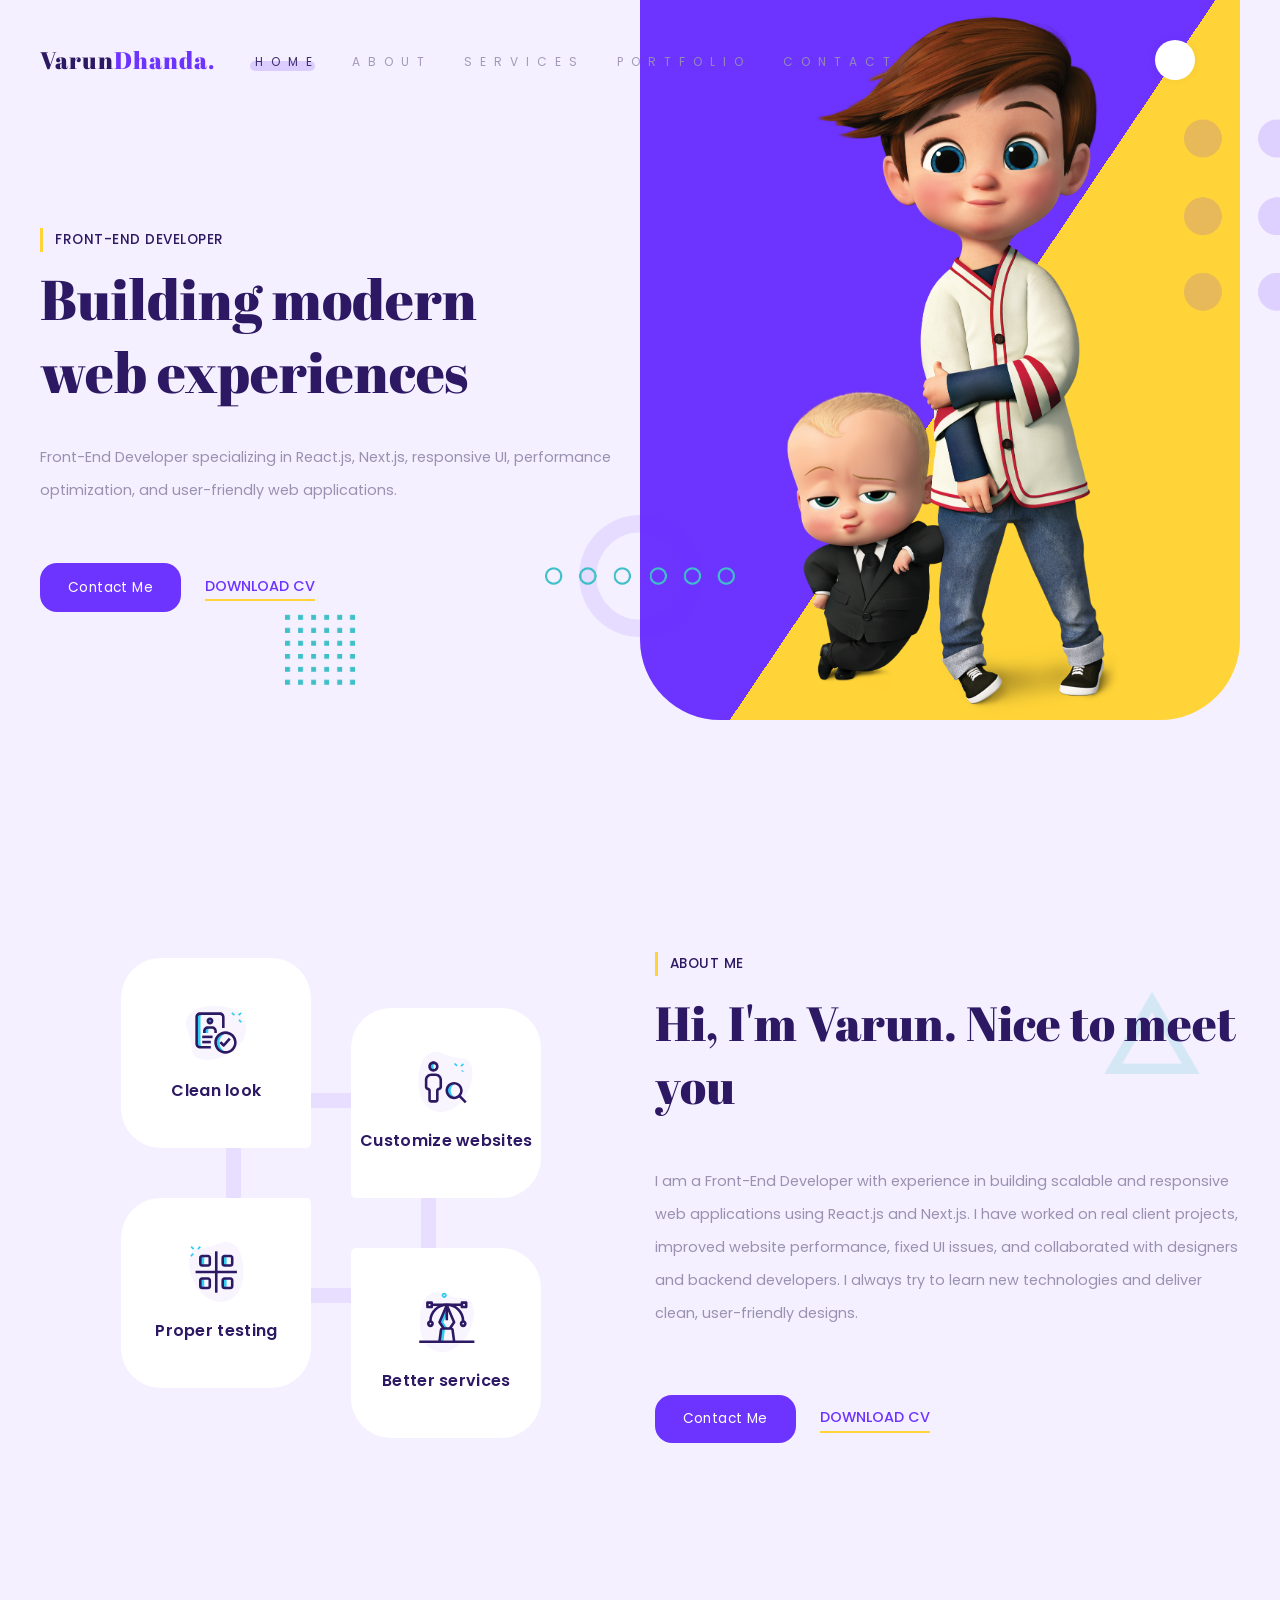
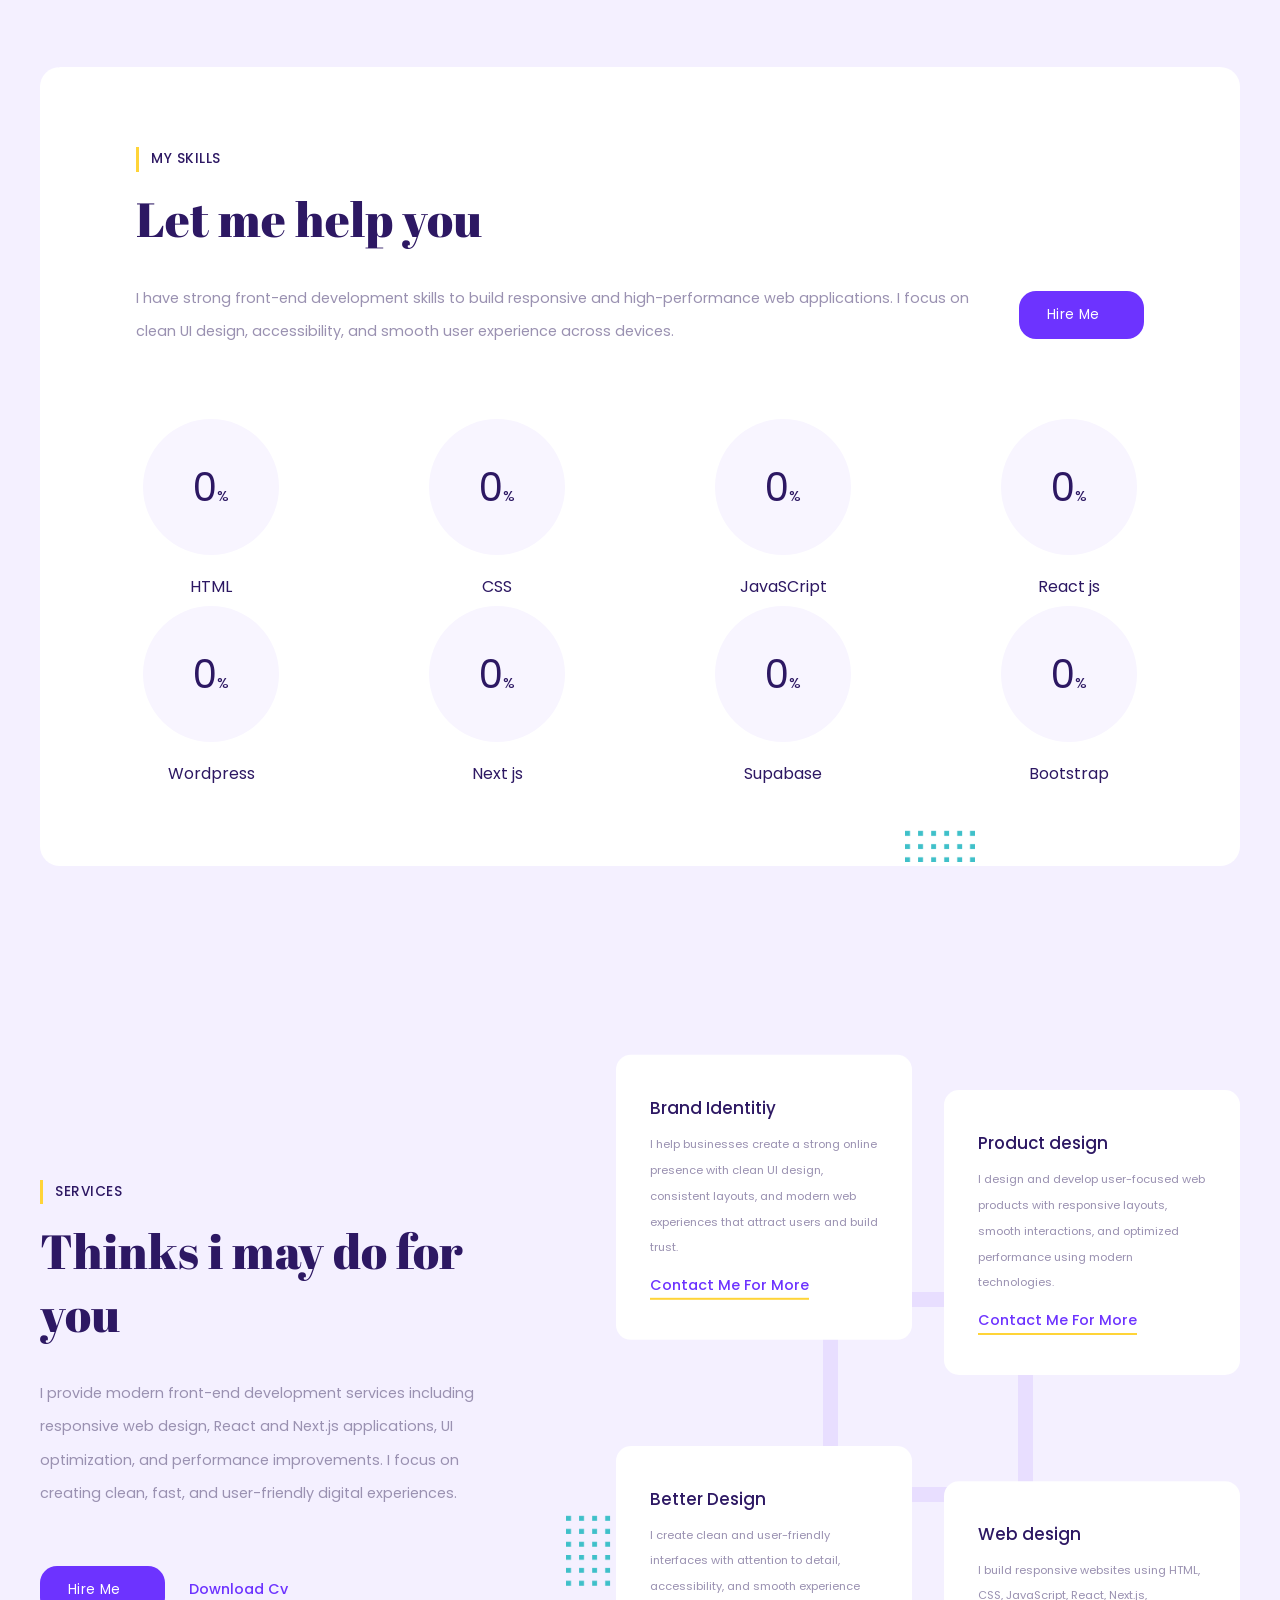
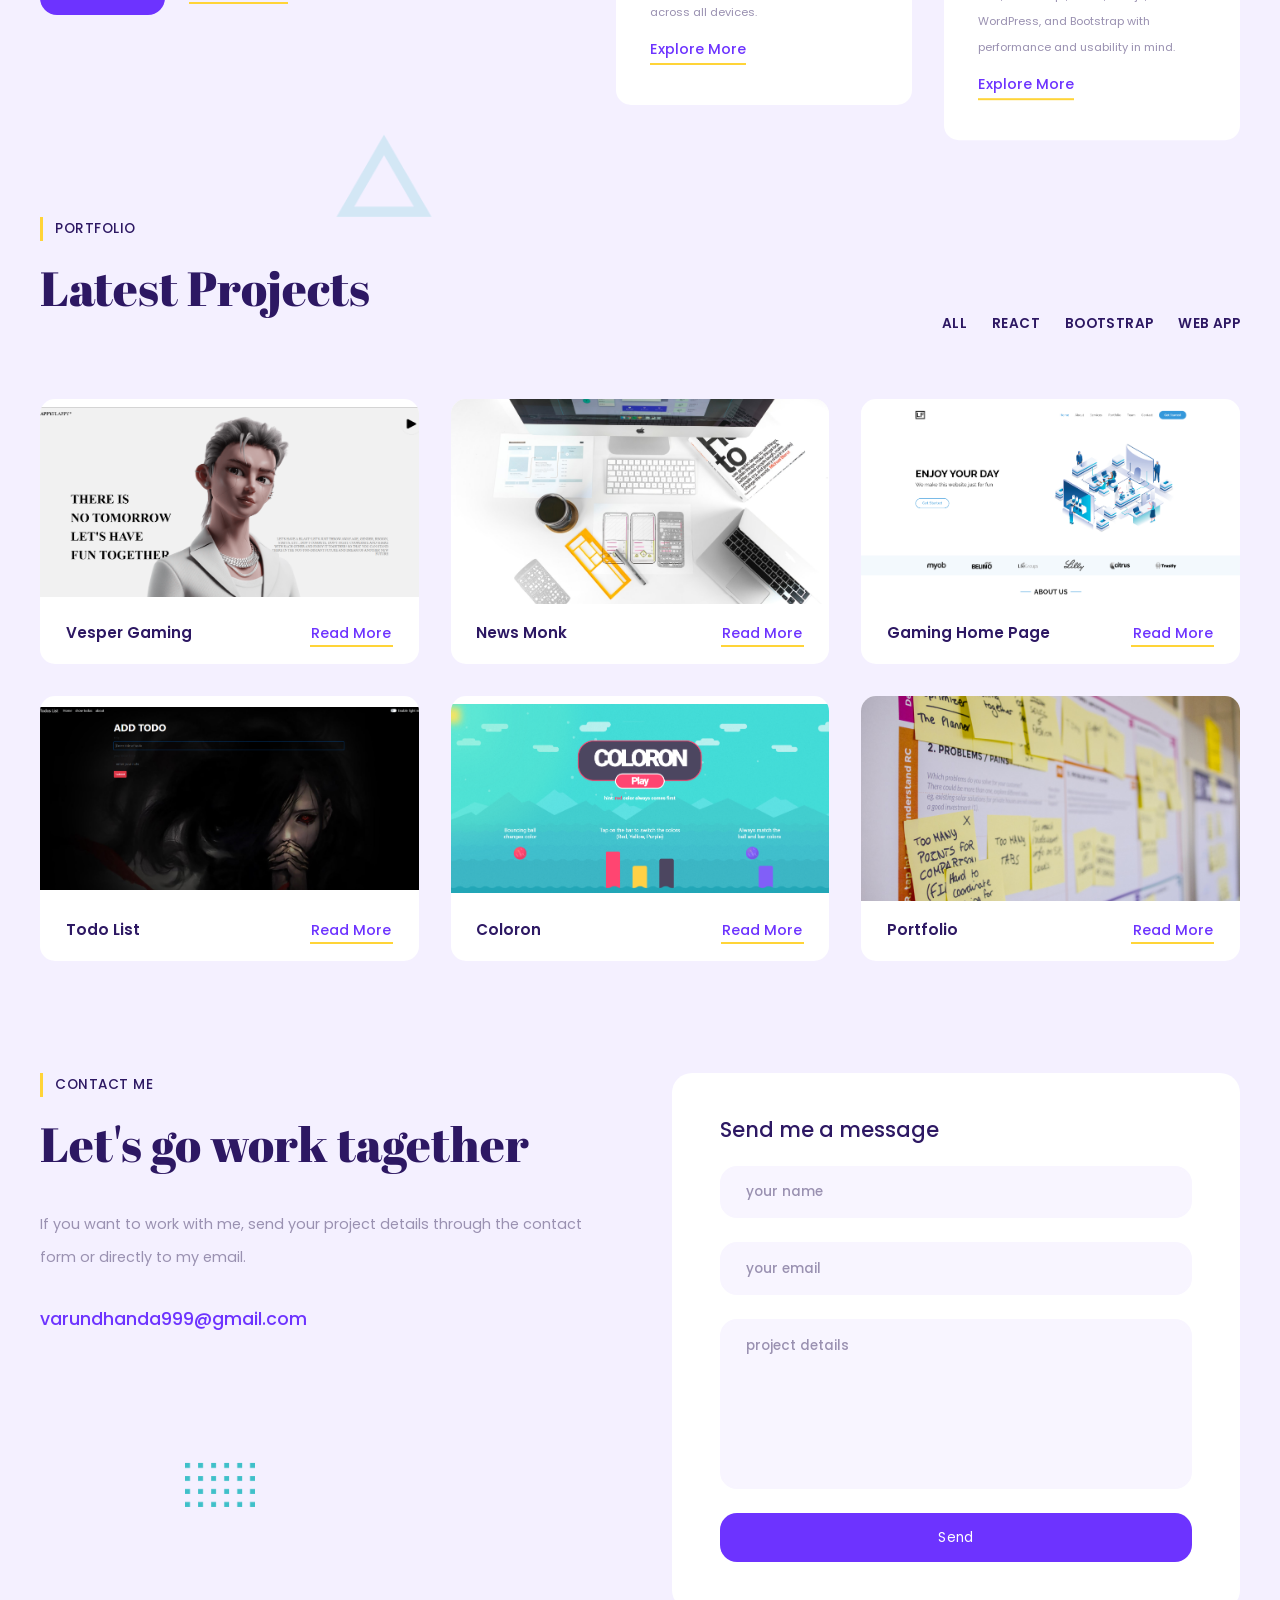
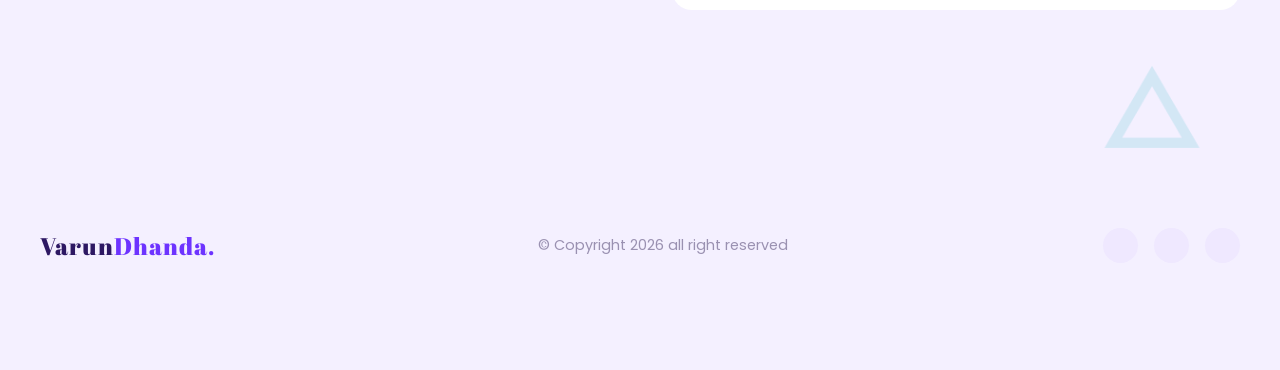
==== commit fead75cd: "Add new assets and update portfolio content for improved presentation" ====
--- a/index.html
+++ b/index.html
@@ -25,23 +25,23 @@
   <header>
     <!-- --------- Navbar --------- -->
     <nav class="container">
-      <a href="#" class="logo">port<span>folio.</span></a>
+      <a href="#" class="logo">Varun<span>Dhanda.</span></a>
       <div class="links">
         <ul>
           <li>
-            <a href="#home" class="nav-link">Home</a>
+            <a target="_blank" href="#home" class="nav-link">Home</a>
           </li>
           <li>
-            <a href="#about" class="nav-link">About</a>
+            <a target="_blank" href="#about" class="nav-link">About</a>
           </li>
           <li>
-            <a href="#services" class="nav-link">Services</a>
+            <a target="_blank" href="#services" class="nav-link">Services</a>
           </li>
           <li>
-            <a href="#portfolio" class="nav-link">Portfolio</a>
+            <a target="_blank" href="#portfolio" class="nav-link">Portfolio</a>
           </li>
           <li>
-            <a href="#contact" class="nav-link">Contact</a>
+            <a target="_blank" href="#contact" class="nav-link">Contact</a>
           </li>
         </ul>
         <i class="uil uil-moon toggle-btn"></i>
@@ -49,7 +49,7 @@
       <div class="hamburger">
         <div class="bar"></div>
         <div class="bar"></div>
-   
+
       </div>
     </nav>
 
@@ -60,12 +60,13 @@
       <img src="assets/square1.png" alt="" class="shape square">
       <div class="container">
         <div class="showcase-info">
-          <h3 class="sub-heading">productive</h3>
-          <h1 class="heading">better design, <br> better experience</h1>
-          <p class="text">Designer Web-Developer , Front-End Developer, Logo Designer , Coder , Wordpress web designer</p>
+          <h3 class="sub-heading">Front-End Developer</h3>
+          <h1 class="heading">Building modern <br> web experiences</h1>
+          <p class="text">Front-End Developer specializing in React.js, Next.js, responsive UI, performance
+            optimization, and user-friendly web applications.</p>
           <div class="cta">
-            <a href="mailto:varundhanda999@gmailcom" class="btn">Contact me</a>
-            <a href="./assets/resume.pdf" target="_blank"  class="btn secondary-btn">DOWNLOAD CV</a>
+            <a target="_blank" href="mailto:varundhanda999@gmailcom" class="btn">Contact me</a>
+            <a target="_blank" href="./assets/resume.pdf" target="_blank" class="btn secondary-btn">DOWNLOAD CV</a>
           </div>
         </div>
         <div class="showcase-image">
@@ -393,10 +394,16 @@
 
           <h3 class="sub-heading">About me</h3>
           <h1 class="heading">Hi, I'm Varun. Nice to meet you </h1>
-          <p class="text">I work as a web developer . I help people to solve their problem and give them better clean look design website. I try to give my best . It try explore new things</p>
+          <p class="text">
+            I am a Front-End Developer with experience in building scalable and responsive web applications using
+            React.js and Next.js.
+            I have worked on real client projects, improved website performance, fixed UI issues, and collaborated with
+            designers and backend developers.
+            I always try to learn new technologies and deliver clean, user-friendly designs.
+          </p>
           <div class="cta">
-            <a href="mailto:varundhanda999@gmailcom" class="btn">Contact me</a>
-            <a href="./assets/resume.pdf" target="_blank" class="btn secondary-btn">DOWNLOAD CV</a>
+            <a target="_blank" href="mailto:varundhanda999@gmailcom" class="btn">Contact me</a>
+            <a target="_blank" href="./assets/resume.pdf" target="_blank" class="btn secondary-btn">DOWNLOAD CV</a>
           </div>
 
         </div>
@@ -410,7 +417,8 @@
             <h1 class="heading">Let me help you</h1>
             <div class="box-desc">
               <p class="text">
-                I have skills that may help me to solve your problem .I design quality, user-friendly product . Some of the skils are mention here below
+                I have strong front-end development skills to build responsive and high-performance web applications.
+                I focus on clean UI design, accessibility, and smooth user experience across devices.
               </p>
               <a href="#" class="btn">hire me</a>
             </div>
@@ -422,7 +430,7 @@
                   <circle cx="75" cy="75" r="68" />
                 </svg>
                 <h2 class="counter">
-                  <span data-target="89">0</span>%
+                  <span data-target="90">0</span>%
                 </h2>
               </div>
               <div class="sk-title">HTML</div>
@@ -433,7 +441,7 @@
                   <circle cx="75" cy="75" r="68" />
                 </svg>
                 <h2 class="counter">
-                  <span data-target="70">0</span>%
+                  <span data-target="90">0</span>%
                 </h2>
               </div>
               <div class="sk-title">CSS</div>
@@ -444,10 +452,43 @@
                   <circle cx="75" cy="75" r="68" />
                 </svg>
                 <h2 class="counter">
-                  <span data-target="65">0</span>%
+                  <span data-target="85">0</span>%
                 </h2>
               </div>
               <div class="sk-title">JavaSCript</div>
+            </div>
+            <div class="skill">
+              <div class="sk-progress">
+                <svg>
+                  <circle cx="75" cy="75" r="68" />
+                </svg>
+                <h2 class="counter">
+                  <span data-target="80">0</span>%
+                </h2>
+              </div>
+              <div class="sk-title">React js</div>
+            </div>
+            <div class="skill">
+              <div class="sk-progress">
+                <svg>
+                  <circle cx="75" cy="75" r="68" />
+                </svg>
+                <h2 class="counter">
+                  <span data-target="80">0</span>%
+                </h2>
+              </div>
+              <div class="sk-title">Wordpress</div>
+            </div>
+            <div class="skill">
+              <div class="sk-progress">
+                <svg>
+                  <circle cx="75" cy="75" r="68" />
+                </svg>
+                <h2 class="counter">
+                  <span data-target="80">0</span>%
+                </h2>
+              </div>
+              <div class="sk-title">Next js</div>
             </div>
             <div class="skill">
               <div class="sk-progress">
@@ -458,18 +499,7 @@
                   <span data-target="50">0</span>%
                 </h2>
               </div>
-              <div class="sk-title">UI Designer</div>
-            </div>
-            <div class="skill">
-              <div class="sk-progress">
-                <svg>
-                  <circle cx="75" cy="75" r="68" />
-                </svg>
-                <h2 class="counter">
-                  <span data-target="80">0</span>%
-                </h2>
-              </div>
-              <div class="sk-title">Wordpress</div>
+              <div class="sk-title">Supabase</div>
             </div>
             <div class="skill">
               <div class="sk-progress">
@@ -497,12 +527,13 @@
       <div class="container">
         <div class="services-info">
           <h3 class="sub-heading">services</h3>
-          <h1 class="heading">thinks i may do for clients</h1>
+          <h1 class="heading">Thinks i may do for you</h1>
           <p class="text">
-            Lorem ipsum dolor sit amet, consectetur adipisicing elit. Magni, expedita. Vitae ex dolores porro molestias
-            hic error quibusdam minima. Totam.
+            I provide modern front-end development services including responsive web design, React and Next.js
+            applications, UI optimization, and performance improvements.
+            I focus on creating clean, fast, and user-friendly digital experiences.
           </p>
-          <div class="milestones">
+          <!-- <div class="milestones">
             <div class="ml">
               <h2 class="number"><span data-target="3">0</span>+ </h2>
               <h5>years</h5>
@@ -515,10 +546,10 @@
               <h2 class="number"><span data-target="25">0</span>+ </h2>
               <h5>clients</h5>
             </div>
-          </div>
+          </div> -->
           <div class="cta">
             <a href="#" class="btn">Hire me</a>
-            <a href="assets/resume.pdf" download class="btn secondary-btn">download cv</a>
+            <a target="_blank" href="assets/resume.pdf" download class="btn secondary-btn">download cv</a>
           </div>
         </div>
         <div class="services-grid">
@@ -526,8 +557,8 @@
             <div class="card-desc">
               <h3>Brand Identitiy</h3>
               <p class="text">
-                Provide unique identity to your company . <br> Provide better shape a strong brand identity that takes your business to the next level.<br>
-                the visible elements of a brand, such as color, design, and logo, that identify and distinguish the brand in consumers' minds.
+                I help businesses create a strong online presence with clean UI design, consistent layouts, and modern
+                web experiences that attract users and build trust.
               </p>
             </div>
             <a href="#" class="btn secondary-btn">Contact me for more</a>
@@ -536,8 +567,8 @@
             <div class="card-desc">
               <h3>Product design</h3>
               <p class="text">
-                I create product that fullfill your need . I try to solve your problems by a geate product design . Give your new look to your product.
-                The key to successful product design is understanding the end-user customer, the person for whom the product is being created.
+                I design and develop user-focused web products with responsive layouts, smooth interactions, and
+                optimized performance using modern technologies.
               </p>
             </div>
             <a href="#" class="btn secondary-btn">Contact me for more</a>
@@ -546,7 +577,8 @@
             <div class="card-desc">
               <h3>Better Design</h3>
               <p class="text">
-                i design your peoduct as you required.<br> I design user friendly product.<br> Also try to make it error free . That give better experience to my clients.
+                I create clean and user-friendly interfaces with attention to detail, accessibility, and smooth
+                experience across all devices.
               </p>
             </div>
             <a href="#" class="btn secondary-btn">Explore more</a>
@@ -555,7 +587,8 @@
             <div class="card-desc">
               <h3>Web design</h3>
               <p class="text">
-               I make most of type of the websites . I use html css js to make my website . Also use wordpress and bootstrap. Currrently I learn react and another framework to improve my skills . I try to give my clients better experience.   
+                I build responsive websites using HTML, CSS, JavaScript, React, Next.js, WordPress, and Bootstrap with
+                performance and usability in mind.
               </p>
             </div>
             <a href="#" class="btn secondary-btn">Explore more</a>
@@ -575,8 +608,8 @@
           <div class="images">
             <img class="showImage" src="assets/vesper.jpg" alt="">
             <img src="assets/v2.jpg" alt="">
-            <img src="assets/todos list.jpg" alt="">
-            <img src="assets/todos list.jpg" alt="">
+            <img src="assets/todo-list.png" alt="">
+            <img src="assets/todo-list.jpg" alt="">
             <img src="assets/g2.jpg" alt="">
             <img src="assets/port6.jpg" alt="">
           </div>
@@ -601,25 +634,25 @@
         <div class="portfolio-gallery">
           <div class="mix prt-card inter">
             <div class="prt-image">
-              <img src="assets/vesper.jpg" alt="">
+              <img src="assets/vesper.png" alt="">
               <div class="prt-overlay">
                 <span class="prt-icon zoom-icon" style="--i: 0s">
                   <i class="uil uil-search-plus"></i>
                 </span>
-                <a href="https://vespergaming-baf42.web.app/" class="prt-icon" style="--i: .15s">
+                <a target="_blank" href="https://vespergaming-baf42.web.app/" class="prt-icon" style="--i: .15s">
                   <i class="uil uil-link-h"></i>
                 </a>
               </div>
             </div>
             <div class="prt-desc">
               <h3>Vesper gaming </h3>
-              <a href="https://vespergaming-baf42.web.app/" class="btn secondary-btn sm">Read more</a>
+              <a target="_blank" href="https://vespergaming-baf42.web.app/" class="btn secondary-btn sm">Read more</a>
             </div>
           </div>
 
           <div class="mix prt-card product">
             <div class="prt-image">
-              <img src="assets/news app.jpg" alt="">
+              <img src="assets/port3.jpg" alt="">
               <div class="prt-overlay">
                 <span class="prt-icon zoom-icon" style="--i: 0s">
                   <i class="uil uil-search-plus"></i>
@@ -638,12 +671,13 @@
 
           <div class="mix prt-card web">
             <div class="prt-image">
-              <img src="assets/v2.jpg" alt="">
+              <img src="assets/home-page.png" alt="">
               <div class="prt-overlay">
                 <span class="prt-icon zoom-icon" style="--i: 0s">
                   <i class="uil uil-search-plus"></i>
                 </span>
-                <a href="https://vespergaming-baf42.web.app/Vesperr/index.html" class="prt-icon" style="--i: 0.15s">
+                <a target="_blank" href="https://vespergaming-baf42.web.app/Vesperr/index.html" class="prt-icon"
+                  style="--i: 0.15s">
                   <i class="uil uil-link-h"></i>
 
                 </a>
@@ -651,18 +685,19 @@
             </div>
             <div class="prt-desc">
               <h3>Gaming Home Page</h3>
-              <a href="https://vespergaming-baf42.web.app/Vesperr/index.html" class="btn secondary-btn sm">Read more</a>
+              <a target="_blank" href="https://vespergaming-baf42.web.app/Vesperr/index.html"
+                class="btn secondary-btn sm">Read more</a>
             </div>
           </div>
 
           <div class="mix prt-card product">
             <div class="prt-image">
-              <img src="assets/todos list.jpg" alt="">
+              <img src="assets/todo-list.png" alt="">
               <div class="prt-overlay">
                 <span class="prt-icon zoom-icon" style="--i: 0s">
                   <i class="uil uil-search-plus"></i>
                 </span>
-                <a href="https://todolist-a5e6c.web.app/" class="prt-icon" style="--i: 0.15s">
+                <a target="_blank" href="https://todolist-a5e6c.web.app/" class="prt-icon" style="--i: 0.15s">
                   <i class="uil uil-link-h"></i>
 
                 </a>
@@ -670,18 +705,19 @@
             </div>
             <div class="prt-desc">
               <h3>Todo list</h3>
-              <a href="https://todolist-a5e6c.web.app/" class="btn secondary-btn sm">Read more</a>
+              <a target="_blank" href="https://todolist-a5e6c.web.app/" class="btn secondary-btn sm">Read more</a>
             </div>
           </div>
 
           <div class="mix prt-card inter">
             <div class="prt-image">
-              <img src="assets/g2.jpg" alt="">
+              <img src="assets/coloron.png" alt="">
               <div class="prt-overlay">
                 <span class="prt-icon zoom-icon" style="--i: 0s">
                   <i class="uil uil-search-plus"></i>
                 </span>
-                <a href="https://vespergaming-baf42.web.app/games/coloron-game/dist/index.html" class="prt-icon" style="--i: 0.15s">
+                <a target="_blank" href="https://vespergaming-baf42.web.app/games/coloron-game/dist/index.html"
+                  class="prt-icon" style="--i: 0.15s">
                   <i class="uil uil-link-h"></i>
 
                 </a>
@@ -689,7 +725,8 @@
             </div>
             <div class="prt-desc">
               <h3>Coloron</h3>
-              <a href="https://vespergaming-baf42.web.app/games/coloron-game/dist/index.html" class="btn secondary-btn sm">Read more</a>
+              <a target="_blank" href="https://vespergaming-baf42.web.app/games/coloron-game/dist/index.html"
+                class="btn secondary-btn sm">Read more</a>
             </div>
           </div>
 
@@ -707,7 +744,7 @@
               </div>
             </div>
             <div class="prt-desc">
-              <h3> Home page</h3>
+              <h3>Portfolio</h3>
               <a href="#" class="btn secondary-btn sm">Read more</a>
             </div>
           </div>
@@ -716,10 +753,7 @@
     </setion>
     <!-- 1.42 -->
 
-
-
-
-    <section class="testimonials section" id="">
+    <!-- <section class="testimonials section" id="">
       <div class="container">
         <div class="section-background">
           <img src="assets/person2.png" class="person">
@@ -734,7 +768,7 @@
                 <img src="assets/testi1.png" alt="">
                 <div class="client-info">
                   <h4>kellly willy</h4>
-                  <h5>exclusive officer <a href="#">@Shopping</a></h5>
+                  <h5>exclusive officer <a target="_blank" href="#">@Shopping</a></h5>
                 </div>
               </div>
               <q class="text">
@@ -747,7 +781,7 @@
                 <img src="assets/testi2.png" alt="">
                 <div class="client-info">
                   <h4>ben </h4>
-                  <h5>manager <a href="#">@karan#sdfenergy</a></h5>
+                  <h5>manager <a target="_blank" href="#">@karan#sdfenergy</a></h5>
                 </div>
               </div>
               <q class="text">
@@ -761,8 +795,8 @@
                 <div class="client-info">
                   <h4>ben </h4>
                   <h4>Karanveer</h4>
-                  <h5>ethical hacker <a href="#">@karan#hackingagency</a></h5>
-  
+                  <h5>ethical hacker <a target="_blank" href="#">@karan#hackingagency</a></h5>
+
                 </div>
               </div>
               <q class="text">
@@ -778,27 +812,31 @@
           <h1 class="heading" style="font-size: 2.8rem;">here for my happy clients</h1>
         </div>
       </div>
-    </section>
+    </section> -->
 
     <section class="contact section" id="contact">
       <img src="assets/triangle.png" alt="" class="shape triangle">
       <div class="container">
-      <img src="assets/square2.png" alt="" class="shape square">
+        <img src="assets/square2.png" alt="" class="shape square">
 
         <div class="contact-info">
           <h3 class="sub-heading">Contact Me</h3>
           <h1 class="heading">Let's go work tagether</h1>
           <p class="text">
-             If you want to work with me then sendme the details of your project to my email. Fill the given contact form.
+          <p class="text">
+            If you want to work with me, send your project details through the contact form or directly to my email.
           </p>
-          <a href="mailto:varundhanda999@gmail.com" class="mail">varundhanda999@gmail.com <i class="uil uil-arrow-right"> </i></a>
-        </div>
-        <form action="https://formsubmit.co/vvsv182@gmail.com" method="POST"  class="contact-form">
+          </p>
+          <a target="_blank" href="mailto:varundhanda999@gmail.com" class="mail">varundhanda999@gmail.com <i
+              class="uil uil-arrow-right"> </i></a>
+        </div>
+        <form action="https://formsubmit.co/vvsv182@gmail.com" method="POST" class="contact-form">
           <h3>Send me a message</h3>
           <input type="text" class="form-input" name="name" placeholder="your name" required autocomplete="off">
           <input type="email" class="form-input" name="email" placeholder="your email" required autocomplete="off">
-         <textarea placeholder="project details" class="form-input" name="message" min="10" required autocomplete="off"></textarea>
-         <input type="submit" value="Send" class="btn">
+          <textarea placeholder="project details" class="form-input" name="message" min="10" required
+            autocomplete="off"></textarea>
+          <input type="submit" value="Send" class="btn">
         </form>
       </div>
     </section>
@@ -826,31 +864,27 @@
   </main>
 
   <footer>
-   <div class="container">
-    <a href="#" class="logo">port<span>folio.</span></a>
-    <p class="text">&copy; Copyright 2023 all right reserved</p>
-    <ul class="social-media">
-      <li>
-        
-
-
-        
-        <a href="mailto:varundhanda09@gmail.com" class="social-link">
-          <i class="uil uil-google"></i>
-        </a>
-      </li>
-      <li>
-        <a href="https://www.linkedin.com/in/varundhanda/" class="social-link">
-          <i class="uil uil-linkedin"></i>
-        </a>
-      </li>
-      <li>
-        <a href="" class="social-link">
-          <i class="uil  uil-instagram-alt"></i>
-        </a>
-      </li>
-    </ul>
-   </div>
+    <div class="container">
+      <a href="#" class="logo">Varun<span>Dhanda.</span></a>
+      <p class="text">&copy; Copyright 2026 all right reserved</p>
+      <ul class="social-media">
+        <li>
+          <a target="_blank" href="mailto:varundhanda09@gmail.com" class="social-link">
+            <i class="uil uil-google"></i>
+          </a>
+        </li>
+        <li>
+          <a target="_blank" href="https://www.linkedin.com/in/varundhanda/" class="social-link">
+            <i class="uil uil-linkedin"></i>
+          </a>
+        </li>
+        <li>
+          <a target="_blank" href="https://www.instagram.com/099_varun?igsh=MWRoZHh0aWVid3lmNw==" class="social-link">
+            <i class="uil  uil-instagram-alt"></i>
+          </a>
+        </li>
+      </ul>
+    </div>
   </footer>
 
   <!-- JavaScript Files -->
@@ -860,5 +894,4 @@
   <script src="./js/app.js"></script>
 </body>
 
-</html>
-
+</html>
